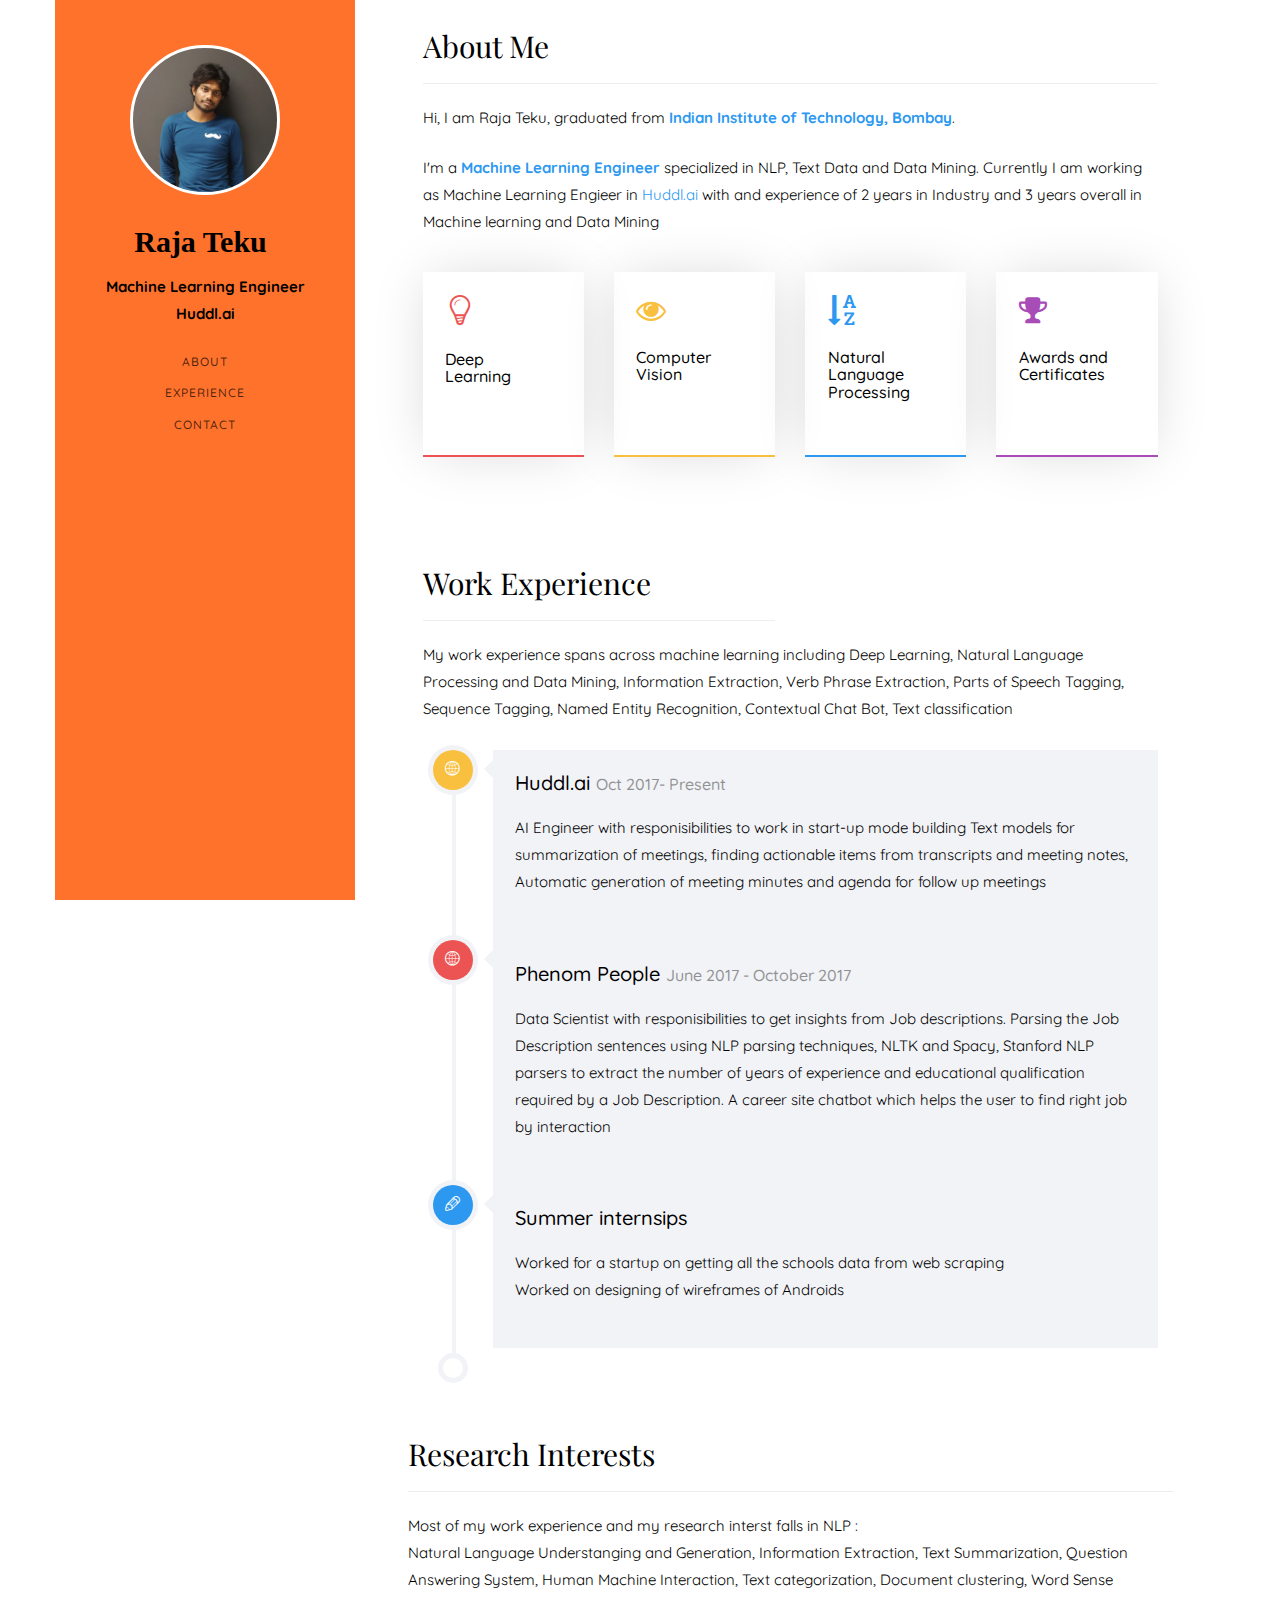
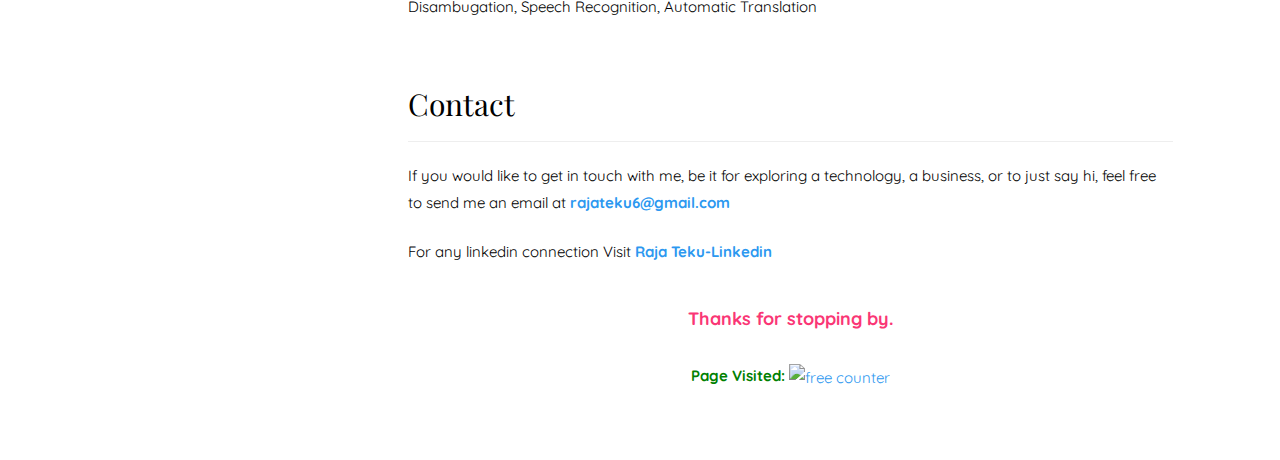
==== index.html @ 5db1de4e "changed order" ====
<!DOCTYPE HTML>
<html>
	<head>
	<!-- Global site tag (gtag.js) - Google Analytics -->
	<script async src="https://www.googletagmanager.com/gtag/js?id=UA-141287399-1"></script>
	<script>
	  window.dataLayer = window.dataLayer || [];
	  function gtag(){dataLayer.push(arguments);}
	  gtag('js', new Date());

	  gtag('config', 'UA-141287399-1');
	</script>

	<meta charset="utf-8">
	<meta http-equiv="X-UA-Compatible" content="IE=edge">
	<title>Raja Teku</title>
	<meta name="viewport" content="width=device-width, initial-scale=1">
	<meta name="description" content="Portfolio webpage of Raja Teku" />
	<meta name="keywords" content="portfolio,website,personal website,github,projects,computer science and engineering" />
	<meta name="author" content="Raja Teku" />
   
    <!--quora icon--> 
    <meta name="viewport" content="width=device-width, initial-scale=1">
    <link rel="stylesheet" href="https://cdnjs.cloudflare.com/ajax/libs/font-awesome/4.7.0/css/font-awesome.min.css">

	<!-- Place favicon.ico and apple-touch-icon.png in the root directory -->
    <link rel="icon" type="image/png" href="logo.png">

	<link href="https://fonts.googleapis.com/css?family=Quicksand:300,400,500,700" rel="stylesheet">
	<link href="https://fonts.googleapis.com/css?family=Playfair+Display:400,400i,700" rel="stylesheet">
	
	<!-- Animate.css -->
	<link rel="stylesheet" href="css/animate.css">
	<!-- Icomoon Icon Fonts-->
	<link rel="stylesheet" href="css/icomoon.css">
	<!-- Bootstrap  -->
	<link rel="stylesheet" href="css/bootstrap.css">
	<!-- Flexslider  -->
	<link rel="stylesheet" href="css/flexslider.css">
	<!-- Flaticons  -->
	<link rel="stylesheet" href="fonts/flaticon/font/flaticon.css">
	<!-- Owl Carousel -->
	<link rel="stylesheet" href="css/owl.carousel.min.css">
	<link rel="stylesheet" href="css/owl.theme.default.min.css">
	<!-- Theme style  -->
	<link rel="stylesheet" href="css/style.css">
	<!-- Modernizr JS -->
	<script src="js/modernizr-2.6.2.min.js"></script>
        
	</head>
    
	<body>
	<div id="colorlib-page">
		<div class="container-wrap">
		  <a href="#" class="js-colorlib-nav-toggle colorlib-nav-toggle" data-toggle="collapse" data-target="#navbar" aria-expanded="false" aria-controls="navbar"><i></i></a> 
		  <aside id="colorlib-aside" role="complementary" class="border js-fullheight">
			<div class="text-center">
				<div class="author-img" style="background-image: url(profile.jpeg);"></div>
				<h1 id="colorlib-logo"><a href="https://rajateku.github.io">Raja Teku</a></h1>
				<p><strong>Machine Learning Engineer<br> Huddl.ai </strong></p>
			</div>
			<nav id="colorlib-main-menu" role="navigation" class="navbar">
				<div id="navbar" class="collapse">
					<ul>
						<li><a href="#" data-nav-section="about">About</a></li>
						<!--<li><a href="#" data-nav-section="skills">Skills</a></li>-->
						<li><a href="#" data-nav-section="experience">Experience</a></li>
						<li><a href="#" data-nav-section="contact">Contact</a></li><br>
					</ul>
				</div>
            </nav>
		</aside>
            

            <!----- main page--------->
    <div id="colorlib-main">
        <section class="colorlib-about" data-section="about">
            <div class="colorlib-narrow-content">
				<div class="row">
				    <div class="col-md-12">
				        <div class="row row-bottom-padded-sm animate-box" data-animate-effect="fadeInLeft">
				            <div class="col-md-12">
								<div class="about-desc">
								    <h2>About Me</h2>
                                    <hr>
                                    <p> Hi, I am Raja Teku, graduated from <strong><a href="https://www.nitw.ac.in/">Indian Institute of Technology, Bombay</a></strong>.</p>
									<p>I'm a <a href="https://github.com/rajateku"><strong>Machine Learning Engineer</strong></a> specialized in NLP, Text Data and Data Mining. Currently I am working as Machine Learning Engieer in <a href="https://www.huddl.ai/"> Huddl.ai  </a> with and experience of 2 years in Industry and 3 years overall in Machine learning and Data Mining</p>
								</div>
				        </div>
                    </div>
				    <div class="row">

				        <div class="col-md-3 animate-box fields" data-animate-effect="fadeInRight">
				            <a href="deeplearning/dl.html " target="_blank">
                                <div class="services color-2 ">
								    <span class="icon2"><i class="icon-bulb"></i></span>
								    <h3>Deep <br> Learning</h3>
								</div>
				            </a>
                        </div>
				        <div class="col-md-3 animate-box fields" data-animate-effect="fadeInRight">
				            <a href="cv/cv.html" target="_blank">
                                <div class="services color-3 ">
								    <span class="icon2"><i class="fa fa-eye"></i></span>
								    <h3>Computer Vision</h3>
								</div>
				            </a>
                        </div>
						<div class="col-md-3 animate-box fields" data-animate-effect="fadeInRight">
				            <a href="nlp/nlp.html" target="_blank">
                                <div class="services color-1 ">
				                    <span class="icon2"><i class="fa fa-sort-alpha-asc"></i></span>
				                    <h3>Natural Language Processing</h3>
				                </div>
				            </a>
                        </div>
                        <div class="col-md-3 animate-box fields" data-animate-effect="fadeInRight">
				            <a href="ml/ml.html" target="_blank">
                                <div class="services color-4 ">
				                    <span class="icon2"><i class="fa fa-trophy"></i></span>
				                    <h3>Awards and Certificates</h3>
								</div>
				            </a>
                        </div>
				    </div>
                </div>
            </div>
        </div>
    </section>

    <section class="colorlib-experience" data-section="experience">
        <div class="colorlib-narrow-content">
            <div class="row">
				<div class="col-md-6 col-md-offset-3 col-md-pull-3 animate-box" data-animate-effect="fadeInLeft">
				    <h2>Work Experience</h2>
                    <hr>
				</div>
            </div>


			<p>My work experience spans across machine learning including Deep Learning, Natural Language Processing and Data Mining,
				Information Extraction, Verb Phrase Extraction, Parts of Speech Tagging, Sequence Tagging, Named Entity Recognition, Contextual Chat Bot, Text classification </p>

            <div class="row">
				<div class="col-md-12">
				    <div class="timeline-centered">
					   <article class="timeline-entry animate-box" data-animate-effect="fadeInRight">
					       <div class="timeline-entry-inner">
                               <div class="timeline-icon color-3">
					               <i class="icon-world"></i>
					           </div>
                               <div class="timeline-label">
					               <h2><a href="#">Huddl.ai</a> <span>Oct 2017- Present</span></h2>
					               <p>AI Engineer with responisibilities to work in start-up mode building Text models for summarization of meetings, finding actionable items from transcripts and meeting notes, Automatic generation of meeting minutes and agenda for follow up meetings</p>
					           </div>
					       </div>
                           <div class="timeline-entry-inner">
                               <div class="timeline-icon color-2">
					               <i class="icon-world"></i>
					           </div>
                               <div class="timeline-label">
					               <h2><a href="#">Phenom People</a> <span>June 2017 - October 2017</span></h2>
                                   <p>Data Scientist with responisibilities to get insights from Job descriptions. Parsing the Job Description sentences using NLP parsing techniques, NLTK and Spacy, Stanford NLP parsers to extract the number of years of experience and educational qualification required by a Job Description. A career site chatbot which helps the user to find right job by interaction</p>
					           </div>
					       </div>
                            <div class="timeline-entry-inner">
                                <div class="timeline-icon color-1">
					               <i class="icon-pen2"></i>
					           </div>
                                <div class="timeline-label">
					               <h2><a href="#">Summer internsips</a> </h2>
					               <p>Worked for a startup on getting all the schools data from web scraping<br>Worked on designing of wireframes of Androids</p>
					           </div>
					       </div>
					   </article>
                        <article class="timeline-entry begin animate-box" data-animate-effect="fadeInBottom">
					       <div class="timeline-entry-inner">
					           <div class="timeline-icon color-none">
					           </div>
					           </div>
					   </article> 
				    </div>
				</div>
            </div>
        </div>
    </section>

<section class="colorlib-contact" data-section="contact">
        <div class="colorlib-narrow-content">
            <div class="row">
                <div class="col-md-12">
				    <div class="row row-bottom-padded-sm animate-box" data-animate-effect="fadeInLeft">
				        <h2>Research Interests</h2>
                        <hr>
                        <p>Most of my work experience and my research interst falls in NLP : <br> Natural Language Understanging and Generation, Information Extraction, Text Summarization, Question Answering System, Human Machine Interaction, Text categorization, Document clustering, Word Sense Disambugation, Speech Recognition, Automatic Translation</p>
				    </div>
				</div>
            </div>
        </div>
    </section>

    <section class="colorlib-contact" data-section="contact">
        <div class="colorlib-narrow-content">
            <div class="row">
                <div class="col-md-12">
				    <div class="row row-bottom-padded-sm animate-box" data-animate-effect="fadeInLeft">
				        <h2>Contact</h2>
                        <hr>
                        <p>If you would like to get in touch with me, be it for exploring a technology, a business, or to just say hi, feel free to send me an email at <strong><a href = "mailto: rajateku6@gmail.com">rajateku6@gmail.com</a></strong></p>
                        <p>For any linkedin connection Visit <a href="https://www.linkedin.com/in/raja-teku-65001b10b/"><strong>Raja Teku-Linkedin</strong></a> </p>
				    </div>
				</div>
            </div>
        </div>
    </section>
    <footer>
        <div class="wrapper">
            <div class="row row-bottom-padded-sm animate-box" data-animate-effect="fadeInLeft">
                <p><strong>Thanks for stopping by.</strong></p>
                    <div align=center><a href='https://www.counter12.com'><strong style="color: green">Page Visited: </strong><img src='https://www.counter12.com/img-Cc9BW6dwdZ11CCyB-3.gif' border='0' alt='free counter'></a><script type='text/javascript' src='https://www.counter12.com/ad.js?id=Cc9BW6dwdZ11CCyB'></script></div>
                <br><br>
            </div>
        </div>
    </footer>

</div><!-- end:colorlib-main -->
</div><!-- end:container-wrap -->
</div><!-- end:colorlib-page -->
     
	<!-- jQuery -->
	<script src="js/jquery.min.js"></script>
	<!-- jQuery Easing -->
	<script src="js/jquery.easing.1.3.js"></script>
	<!-- Bootstrap -->
	<script src="js/bootstrap.min.js"></script>
	<!-- Waypoints -->
	<script src="js/jquery.waypoints.min.js"></script>
	<!-- Flexslider -->
	<script src="js/jquery.flexslider-min.js"></script>
	<!-- Owl carousel -->
	<script src="js/owl.carousel.min.js"></script>
	<!-- Counters -->
	<script src="js/jquery.countTo.js"></script>
	
	
	<!-- MAIN JS -->
	<script src="js/main.js"></script>

	</body>
</html>
---- css/icomoon.css ----
@font-face {
  font-family: 'icomoon';
  src:  url('fonts/icomoon.eot?6py85u');
  src:  url('fonts/icomoon.eot?6py85u#iefix') format('embedded-opentype'),
    url('fonts/icomoon.ttf?6py85u') format('truetype'),
    url('fonts/icomoon.woff?6py85u') format('woff'),
    url('fonts/icomoon.svg?6py85u#icomoon') format('svg');
  font-weight: normal;
  font-style: normal;
}

[class^="icon-"], [class*=" icon-"] {
  /* use !important to prevent issues with browser extensions that change fonts */
  font-family: 'icomoon' !important;
  speak: none;
  font-style: normal;
  font-weight: normal;
  font-variant: normal;
  text-transform: none;
  line-height: 1;

  /* Better Font Rendering =========== */
  -webkit-font-smoothing: antialiased;
  -moz-osx-font-smoothing: grayscale;
}

.icon-times:before {
  content: "\e930";
}
.icon-tick:before {
  content: "\e931";
}
.icon-plus:before {
  content: "\e932";
}
.icon-minus:before {
  content: "\e933";
}
.icon-equals:before {
  content: "\e934";
}
.icon-divide:before {
  content: "\e935";
}
.icon-chevron-right:before {
  content: "\e936";
}
.icon-chevron-left:before {
  content: "\e937";
}
.icon-arrow-right-thick:before {
  content: "\e938";
}
.icon-arrow-left-thick:before {
  content: "\e939";
}
.icon-th-small:before {
  content: "\e93a";
}
.icon-th-menu:before {
  content: "\e93b";
}
.icon-th-list:before {
  content: "\e93c";
}
.icon-th-large:before {
  content: "\e93d";
}
.icon-home:before {
  content: "\e93e";
}
.icon-arrow-forward:before {
  content: "\e93f";
}
.icon-arrow-back:before {
  content: "\e940";
}
.icon-rss:before {
  content: "\e941";
}
.icon-location:before {
  content: "\e942";
}
.icon-link:before {
  content: "\e943";
}
.icon-image:before {
  content: "\e944";
}
.icon-arrow-up-thick:before {
  content: "\e945";
}
.icon-arrow-down-thick:before {
  content: "\e946";
}
.icon-starburst:before {
  content: "\e947";
}
.icon-starburst-outline:before {
  content: "\e948";
}
.icon-star3:before {
  content: "\e949";
}
.icon-flow-children:before {
  content: "\e94a";
}
.icon-export:before {
  content: "\e94b";
}
.icon-delete2:before {
  content: "\e94c";
}
.icon-delete-outline:before {
  content: "\e94d";
}
.icon-cloud-storage:before {
  content: "\e94e";
}
.icon-wi-fi:before {
  content: "\e94f";
}
.icon-heart:before {
  content: "\e950";
}
.icon-flash:before {
  content: "\e951";
}
.icon-cancel:before {
  content: "\e952";
}
.icon-backspace:before {
  content: "\e953";
}
.icon-attachment:before {
  content: "\e954";
}
.icon-arrow-move:before {
  content: "\e955";
}
.icon-warning:before {
  content: "\e956";
}
.icon-user:before {
  content: "\e957";
}
.icon-radar:before {
  content: "\e958";
}
.icon-lock-open:before {
  content: "\e959";
}
.icon-lock-closed:before {
  content: "\e95a";
}
.icon-location-arrow:before {
  content: "\e95b";
}
.icon-info:before {
  content: "\e95c";
}
.icon-user-delete:before {
  content: "\e95d";
}
.icon-user-add:before {
  content: "\e95e";
}
.icon-media-pause:before {
  content: "\e95f";
}
.icon-group:before {
  content: "\e960";
}
.icon-chart-pie:before {
  content: "\e961";
}
.icon-chart-line:before {
  content: "\e962";
}
.icon-chart-bar:before {
  content: "\e963";
}
.icon-chart-area:before {
  content: "\e964";
}
.icon-video:before {
  content: "\e965";
}
.icon-point-of-interest:before {
  content: "\e966";
}
.icon-infinity:before {
  content: "\e967";
}
.icon-globe:before {
  content: "\e968";
}
.icon-eye:before {
  content: "\e969";
}
.icon-cog:before {
  content: "\e96a";
}
.icon-camera:before {
  content: "\e96b";
}
.icon-upload:before {
  content: "\e96c";
}
.icon-scissors:before {
  content: "\e96d";
}
.icon-refresh:before {
  content: "\e96e";
}
.icon-pin:before {
  content: "\e96f";
}
.icon-key:before {
  content: "\e970";
}
.icon-info-large:before {
  content: "\e971";
}
.icon-eject:before {
  content: "\e972";
}
.icon-download:before {
  content: "\e973";
}
.icon-zoom:before {
  content: "\e974";
}
.icon-zoom-out:before {
  content: "\e975";
}
.icon-zoom-in:before {
  content: "\e976";
}
.icon-sort-numerically:before {
  content: "\e977";
}
.icon-sort-alphabetically:before {
  content: "\e978";
}
.icon-input-checked:before {
  content: "\e979";
}
.icon-calender:before {
  content: "\e97a";
}
.icon-world2:before {
  content: "\e97b";
}
.icon-notes:before {
  content: "\e97c";
}
.icon-code:before {
  content: "\e97d";
}
.icon-arrow-sync:before {
  content: "\e97e";
}
.icon-arrow-shuffle:before {
  content: "\e97f";
}
.icon-arrow-repeat:before {
  content: "\e980";
}
.icon-arrow-minimise:before {
  content: "\e981";
}
.icon-arrow-maximise:before {
  content: "\e982";
}
.icon-arrow-loop:before {
  content: "\e983";
}
.icon-anchor:before {
  content: "\e984";
}
.icon-spanner:before {
  content: "\e985";
}
.icon-puzzle:before {
  content: "\e986";
}
.icon-power:before {
  content: "\e987";
}
.icon-plane:before {
  content: "\e988";
}
.icon-pi:before {
  content: "\e989";
}
.icon-phone:before {
  content: "\e98a";
}
.icon-microphone2:before {
  content: "\e98b";
}
.icon-media-rewind:before {
  content: "\e98c";
}
.icon-flag:before {
  content: "\e98d";
}
.icon-adjust-brightness:before {
  content: "\e98e";
}
.icon-waves:before {
  content: "\e98f";
}
.icon-social-twitter:before {
  content: "\e990";
}
.icon-social-facebook:before {
  content: "\e991";
}
.icon-social-dribbble:before {
  content: "\e992";
}
.icon-media-stop:before {
  content: "\e993";
}
.icon-media-record:before {
  content: "\e994";
}
.icon-media-play:before {
  content: "\e995";
}
.icon-media-fast-forward:before {
  content: "\e996";
}
.icon-media-eject:before {
  content: "\e997";
}
.icon-social-vimeo:before {
  content: "\e998";
}
.icon-social-tumbler:before {
  content: "\e999";
}
.icon-social-skype:before {
  content: "\e99a";
}
.icon-social-pinterest:before {
  content: "\e99b";
}
.icon-social-linkedin:before {
  content: "\e99c";
}
.icon-social-last-fm:before {
  content: "\e99d";
}
.icon-social-github:before {
  content: "\e99e";
}
.icon-social-flickr:before {
  content: "\e99f";
}
.icon-at:before {
  content: "\e9a0";
}
.icon-times-outline:before {
  content: "\e9a1";
}
.icon-plus-outline:before {
  content: "\e9a2";
}
.icon-minus-outline:before {
  content: "\e9a3";
}
.icon-tick-outline:before {
  content: "\e9a4";
}
.icon-th-large-outline:before {
  content: "\e9a5";
}
.icon-equals-outline:before {
  content: "\e9a6";
}
.icon-divide-outline:before {
  content: "\e9a7";
}
.icon-chevron-right-outline:before {
  content: "\e9a8";
}
.icon-chevron-left-outline:before {
  content: "\e9a9";
}
.icon-arrow-right-outline:before {
  content: "\e9aa";
}
.icon-arrow-left-outline:before {
  content: "\e9ab";
}
.icon-th-small-outline:before {
  content: "\e9ac";
}
.icon-th-menu-outline:before {
  content: "\e9ad";
}
.icon-th-list-outline:before {
  content: "\e9ae";
}
.icon-news2:before {
  content: "\e9b1";
}
.icon-home-outline:before {
  content: "\e9b2";
}
.icon-arrow-up-outline:before {
  content: "\e9b3";
}
.icon-arrow-forward-outline:before {
  content: "\e9b4";
}
.icon-arrow-down-outline:before {
  content: "\e9b5";
}
.icon-arrow-back-outline:before {
  content: "\e9b6";
}
.icon-trash3:before {
  content: "\e9b7";
}
.icon-rss-outline:before {
  content: "\e9b8";
}
.icon-message:before {
  content: "\e9b9";
}
.icon-location-outline:before {
  content: "\e9ba";
}
.icon-link-outline:before {
  content: "\e9bb";
}
.icon-image-outline:before {
  content: "\e9bc";
}
.icon-export-outline:before {
  content: "\e9bd";
}
.icon-cross:before {
  content: "\e9be";
}
.icon-wi-fi-outline:before {
  content: "\e9bf";
}
.icon-star-outline:before {
  content: "\e9c0";
}
.icon-media-pause-outline:before {
  content: "\e9c1";
}
.icon-mail:before {
  content: "\e9c2";
}
.icon-heart-outline:before {
  content: "\e9c3";
}
.icon-flash-outline:before {
  content: "\e9c4";
}
.icon-cancel-outline:before {
  content: "\e9c5";
}
.icon-beaker:before {
  content: "\e9c6";
}
.icon-arrow-move-outline:before {
  content: "\e9c7";
}
.icon-watch2:before {
  content: "\e9c8";
}
.icon-warning-outline:before {
  content: "\e9c9";
}
.icon-time:before {
  content: "\e9ca";
}
.icon-radar-outline:before {
  content: "\e9cb";
}
.icon-lock-open-outline:before {
  content: "\e9cc";
}
.icon-location-arrow-outline:before {
  content: "\e9cd";
}
.icon-info-outline:before {
  content: "\e9ce";
}
.icon-backspace-outline:before {
  content: "\e9cf";
}
.icon-attachment-outline:before {
  content: "\e9d0";
}
.icon-user-outline:before {
  content: "\e9d1";
}
.icon-user-delete-outline:before {
  content: "\e9d2";
}
.icon-user-add-outline:before {
  content: "\e9d3";
}
.icon-lock-closed-outline:before {
  content: "\e9d4";
}
.icon-group-outline:before {
  content: "\e9d5";
}
.icon-chart-pie-outline:before {
  content: "\e9d6";
}
.icon-chart-line-outline:before {
  content: "\e9d7";
}
.icon-chart-bar-outline:before {
  content: "\e9d8";
}
.icon-chart-area-outline:before {
  content: "\e9d9";
}
.icon-video-outline:before {
  content: "\e9da";
}
.icon-point-of-interest-outline:before {
  content: "\e9db";
}
.icon-map:before {
  content: "\e9dc";
}
.icon-key-outline:before {
  content: "\e9dd";
}
.icon-infinity-outline:before {
  content: "\e9de";
}
.icon-globe-outline:before {
  content: "\e9df";
}
.icon-eye-outline:before {
  content: "\e9e0";
}
.icon-cog-outline:before {
  content: "\e9e1";
}
.icon-camera-outline:before {
  content: "\e9e2";
}
.icon-upload-outline:before {
  content: "\e9e3";
}
.icon-support:before {
  content: "\e9e4";
}
.icon-scissors-outline:before {
  content: "\e9e5";
}
.icon-refresh-outline:before {
  content: "\e9e6";
}
.icon-info-large-outline:before {
  content: "\e9e7";
}
.icon-eject-outline:before {
  content: "\e9e8";
}
.icon-download-outline:before {
  content: "\e9e9";
}
.icon-battery-mid:before {
  content: "\e9ea";
}
.icon-battery-low:before {
  content: "\e9eb";
}
.icon-battery-high:before {
  content: "\e9ec";
}
.icon-zoom-outline:before {
  content: "\e9ed";
}
.icon-zoom-out-outline:before {
  content: "\e9ee";
}
.icon-zoom-in-outline:before {
  content: "\e9ef";
}
.icon-tag3:before {
  content: "\e9f0";
}
.icon-tabs-outline:before {
  content: "\e9f1";
}
.icon-pin-outline:before {
  content: "\e9f2";
}
.icon-message-typing:before {
  content: "\e9f3";
}
.icon-directions:before {
  content: "\e9f4";
}
.icon-battery-full:before {
  content: "\e9f5";
}
.icon-battery-charge:before {
  content: "\e9f6";
}
.icon-pipette:before {
  content: "\e9f7";
}
.icon-pencil:before {
  content: "\e9f8";
}
.icon-folder:before {
  content: "\e9f9";
}
.icon-folder-delete:before {
  content: "\e9fa";
}
.icon-folder-add:before {
  content: "\e9fb";
}
.icon-edit:before {
  content: "\e9fc";
}
.icon-document:before {
  content: "\e9fd";
}
.icon-document-delete:before {
  content: "\e9fe";
}
.icon-document-add:before {
  content: "\e9ff";
}
.icon-brush:before {
  content: "\ea00";
}
.icon-thumbs-up:before {
  content: "\ea01";
}
.icon-thumbs-down:before {
  content: "\ea02";
}
.icon-pen:before {
  content: "\ea03";
}
.icon-sort-numerically-outline:before {
  content: "\ea04";
}
.icon-sort-alphabetically-outline:before {
  content: "\ea05";
}
.icon-social-last-fm-circular:before {
  content: "\ea06";
}
.icon-social-github-circular:before {
  content: "\ea07";
}
.icon-compass:before {
  content: "\ea08";
}
.icon-bookmark:before {
  content: "\ea09";
}
.icon-input-checked-outline:before {
  content: "\ea0a";
}
.icon-code-outline:before {
  content: "\ea0b";
}
.icon-calender-outline:before {
  content: "\ea0c";
}
.icon-business-card:before {
  content: "\ea0d";
}
.icon-arrow-up:before {
  content: "\ea0e";
}
.icon-arrow-sync-outline:before {
  content: "\ea0f";
}
.icon-arrow-right:before {
  content: "\ea10";
}
.icon-arrow-repeat-outline:before {
  content: "\ea11";
}
.icon-arrow-loop-outline:before {
  content: "\ea12";
}
.icon-arrow-left:before {
  content: "\ea13";
}
.icon-flow-switch:before {
  content: "\ea14";
}
.icon-flow-parallel:before {
  content: "\ea15";
}
.icon-flow-merge:before {
  content: "\ea16";
}
.icon-document-text:before {
  content: "\ea17";
}
.icon-clipboard:before {
  content: "\ea18";
}
.icon-calculator:before {
  content: "\ea19";
}
.icon-arrow-minimise-outline:before {
  content: "\ea1a";
}
.icon-arrow-maximise-outline:before {
  content: "\ea1b";
}
.icon-arrow-down:before {
  content: "\ea1c";
}
.icon-gift:before {
  content: "\ea1d";
}
.icon-film:before {
  content: "\ea1e";
}
.icon-database:before {
  content: "\ea1f";
}
.icon-bell:before {
  content: "\ea20";
}
.icon-anchor-outline:before {
  content: "\ea21";
}
.icon-adjust-contrast:before {
  content: "\ea22";
}
.icon-world-outline:before {
  content: "\ea23";
}
.icon-shopping-bag:before {
  content: "\ea24";
}
.icon-power-outline:before {
  content: "\ea25";
}
.icon-notes-outline:before {
  content: "\ea26";
}
.icon-device-tablet:before {
  content: "\ea27";
}
.icon-device-phone:before {
  content: "\ea28";
}
.icon-device-laptop:before {
  content: "\ea29";
}
.icon-device-desktop:before {
  content: "\ea2a";
}
.icon-briefcase:before {
  content: "\ea2b";
}
.icon-stopwatch:before {
  content: "\ea2c";
}
.icon-spanner-outline:before {
  content: "\ea2d";
}
.icon-puzzle-outline:before {
  content: "\ea2e";
}
.icon-printer:before {
  content: "\ea2f";
}
.icon-pi-outline:before {
  content: "\ea30";
}
.icon-lightbulb:before {
  content: "\ea31";
}
.icon-flag-outline:before {
  content: "\ea32";
}
.icon-contacts:before {
  content: "\ea33";
}
.icon-archive2:before {
  content: "\ea34";
}
.icon-weather-stormy:before {
  content: "\ea35";
}
.icon-weather-shower:before {
  content: "\ea36";
}
.icon-weather-partly-sunny:before {
  content: "\ea37";
}
.icon-weather-downpour:before {
  content: "\ea38";
}
.icon-weather-cloudy:before {
  content: "\ea39";
}
.icon-plane-outline:before {
  content: "\ea3a";
}
.icon-phone-outline:before {
  content: "\ea3b";
}
.icon-microphone-outline:before {
  content: "\ea3c";
}
.icon-weather-windy:before {
  content: "\ea3d";
}
.icon-weather-windy-cloudy:before {
  content: "\ea3e";
}
.icon-weather-sunny:before {
  content: "\ea3f";
}
.icon-weather-snow:before {
  content: "\ea40";
}
.icon-weather-night:before {
  content: "\ea41";
}
.icon-media-stop-outline:before {
  content: "\ea42";
}
.icon-media-rewind-outline:before {
  content: "\ea43";
}
.icon-media-record-outline:before {
  content: "\ea44";
}
.icon-media-play-outline:before {
  content: "\ea45";
}
.icon-media-fast-forward-outline:before {
  content: "\ea46";
}
.icon-media-eject-outline:before {
  content: "\ea47";
}
.icon-wine:before {
  content: "\ea48";
}
.icon-waves-outline:before {
  content: "\ea49";
}
.icon-ticket:before {
  content: "\ea4a";
}
.icon-tags:before {
  content: "\ea4b";
}
.icon-plug:before {
  content: "\ea4c";
}
.icon-headphones:before {
  content: "\ea4d";
}
.icon-credit-card:before {
  content: "\ea4e";
}
.icon-coffee:before {
  content: "\ea4f";
}
.icon-book:before {
  content: "\ea50";
}
.icon-beer:before {
  content: "\ea51";
}
.icon-volume2:before {
  content: "\ea52";
}
.icon-volume-up:before {
  content: "\ea53";
}
.icon-volume-mute:before {
  content: "\ea54";
}
.icon-volume-down:before {
  content: "\ea55";
}
.icon-social-vimeo-circular:before {
  content: "\ea56";
}
.icon-social-twitter-circular:before {
  content: "\ea57";
}
.icon-social-pinterest-circular:before {
  content: "\ea58";
}
.icon-social-linkedin-circular:before {
  content: "\ea59";
}
.icon-social-facebook-circular:before {
  content: "\ea5a";
}
.icon-social-dribbble-circular:before {
  content: "\ea5b";
}
.icon-tree:before {
  content: "\ea5c";
}
.icon-thermometer2:before {
  content: "\ea5d";
}
.icon-social-tumbler-circular:before {
  content: "\ea5e";
}
.icon-social-skype-outline:before {
  content: "\ea5f";
}
.icon-social-flickr-circular:before {
  content: "\ea60";
}
.icon-social-at-circular:before {
  content: "\ea61";
}
.icon-shopping-cart:before {
  content: "\ea62";
}
.icon-messages:before {
  content: "\ea63";
}
.icon-leaf:before {
  content: "\ea64";
}
.icon-feather:before {
  content: "\ea65";
}
.icon-eye2:before {
  content: "\e064";
}
.icon-paper-clip:before {
  content: "\e065";
}
.icon-mail5:before {
  content: "\e066";
}
.icon-toggle:before {
  content: "\e067";
}
.icon-layout:before {
  content: "\e068";
}
.icon-link2:before {
  content: "\e069";
}
.icon-bell2:before {
  content: "\e06a";
}
.icon-lock3:before {
  content: "\e06b";
}
.icon-unlock:before {
  content: "\e06c";
}
.icon-ribbon2:before {
  content: "\e06d";
}
.icon-image2:before {
  content: "\e06e";
}
.icon-signal:before {
  content: "\e06f";
}
.icon-target3:before {
  content: "\e070";
}
.icon-clipboard3:before {
  content: "\e071";
}
.icon-clock3:before {
  content: "\e072";
}
.icon-watch:before {
  content: "\e073";
}
.icon-air-play:before {
  content: "\e074";
}
.icon-camera3:before {
  content: "\e075";
}
.icon-video2:before {
  content: "\e076";
}
.icon-disc:before {
  content: "\e077";
}
.icon-printer3:before {
  content: "\e078";
}
.icon-monitor:before {
  content: "\e079";
}
.icon-server:before {
  content: "\e07a";
}
.icon-cog2:before {
  content: "\e07b";
}
.icon-heart3:before {
  content: "\e07c";
}
.icon-paragraph:before {
  content: "\e07d";
}
.icon-align-justify:before {
  content: "\e07e";
}
.icon-align-left:before {
  content: "\e07f";
}
.icon-align-center:before {
  content: "\e080";
}
.icon-align-right:before {
  content: "\e081";
}
.icon-book2:before {
  content: "\e082";
}
.icon-layers2:before {
  content: "\e083";
}
.icon-stack2:before {
  content: "\e084";
}
.icon-stack-2:before {
  content: "\e085";
}
.icon-paper:before {
  content: "\e086";
}
.icon-paper-stack:before {
  content: "\e087";
}
.icon-search3:before {
  content: "\e088";
}
.icon-zoom-in2:before {
  content: "\e089";
}
.icon-zoom-out2:before {
  content: "\e08a";
}
.icon-reply2:before {
  content: "\e08b";
}
.icon-circle-plus:before {
  content: "\e08c";
}
.icon-circle-minus:before {
  content: "\e08d";
}
.icon-circle-check:before {
  content: "\e08e";
}
.icon-circle-cross:before {
  content: "\e08f";
}
.icon-square-plus:before {
  content: "\e090";
}
.icon-square-minus:before {
  content: "\e091";
}
.icon-square-check:before {
  content: "\e092";
}
.icon-square-cross:before {
  content: "\e093";
}
.icon-microphone:before {
  content: "\e094";
}
.icon-record:before {
  content: "\e095";
}
.icon-skip-back:before {
  content: "\e096";
}
.icon-rewind:before {
  content: "\e097";
}
.icon-play4:before {
  content: "\e098";
}
.icon-pause3:before {
  content: "\e099";
}
.icon-stop3:before {
  content: "\e09a";
}
.icon-fast-forward:before {
  content: "\e09b";
}
.icon-skip-forward:before {
  content: "\e09c";
}
.icon-shuffle2:before {
  content: "\e09d";
}
.icon-repeat:before {
  content: "\e09e";
}
.icon-folder2:before {
  content: "\e09f";
}
.icon-umbrella:before {
  content: "\e0a0";
}
.icon-moon:before {
  content: "\e0a1";
}
.icon-thermometer:before {
  content: "\e0a2";
}
.icon-drop:before {
  content: "\e0a3";
}
.icon-sun2:before {
  content: "\e0a4";
}
.icon-cloud3:before {
  content: "\e0a5";
}
.icon-cloud-upload2:before {
  content: "\e0a6";
}
.icon-cloud-download2:before {
  content: "\e0a7";
}
.icon-upload4:before {
  content: "\e0a8";
}
.icon-download4:before {
  content: "\e0a9";
}
.icon-location3:before {
  content: "\e0aa";
}
.icon-location-2:before {
  content: "\e0ab";
}
.icon-map3:before {
  content: "\e0ac";
}
.icon-battery:before {
  content: "\e0ad";
}
.icon-head:before {
  content: "\e0ae";
}
.icon-briefcase3:before {
  content: "\e0af";
}
.icon-speech-bubble:before {
  content: "\e0b0";
}
.icon-anchor2:before {
  content: "\e0b1";
}
.icon-globe2:before {
  content: "\e0b2";
}
.icon-box:before {
  content: "\e0b3";
}
.icon-reload:before {
  content: "\e0b4";
}
.icon-share3:before {
  content: "\e0b5";
}
.icon-marquee:before {
  content: "\e0b6";
}
.icon-marquee-plus:before {
  content: "\e0b7";
}
.icon-marquee-minus:before {
  content: "\e0b8";
}
.icon-tag:before {
  content: "\e0b9";
}
.icon-power2:before {
  content: "\e0ba";
}
.icon-command2:before {
  content: "\e0bb";
}
.icon-alt:before {
  content: "\e0bc";
}
.icon-esc:before {
  content: "\e0bd";
}
.icon-bar-graph:before {
  content: "\e0be";
}
.icon-bar-graph-2:before {
  content: "\e0bf";
}
.icon-pie-graph:before {
  content: "\e0c0";
}
.icon-star:before {
  content: "\e0c1";
}
.icon-arrow-left3:before {
  content: "\e0c2";
}
.icon-arrow-right3:before {
  content: "\e0c3";
}
.icon-arrow-up3:before {
  content: "\e0c4";
}
.icon-arrow-down3:before {
  content: "\e0c5";
}
.icon-volume:before {
  content: "\e0c6";
}
.icon-mute:before {
  content: "\e0c7";
}
.icon-content-right:before {
  content: "\e100";
}
.icon-content-left:before {
  content: "\e101";
}
.icon-grid2:before {
  content: "\e102";
}
.icon-grid-2:before {
  content: "\e103";
}
.icon-columns:before {
  content: "\e104";
}
.icon-loader:before {
  content: "\e105";
}
.icon-bag:before {
  content: "\e106";
}
.icon-ban:before {
  content: "\e107";
}
.icon-flag3:before {
  content: "\e108";
}
.icon-trash:before {
  content: "\e109";
}
.icon-expand2:before {
  content: "\e110";
}
.icon-contract:before {
  content: "\e111";
}
.icon-maximize:before {
  content: "\e112";
}
.icon-minimize:before {
  content: "\e113";
}
.icon-plus2:before {
  content: "\e114";
}
.icon-minus2:before {
  content: "\e115";
}
.icon-check:before {
  content: "\e116";
}
.icon-cross2:before {
  content: "\e117";
}
.icon-move:before {
  content: "\e118";
}
.icon-delete:before {
  content: "\e119";
}
.icon-menu5:before {
  content: "\e120";
}
.icon-archive:before {
  content: "\e121";
}
.icon-inbox:before {
  content: "\e122";
}
.icon-outbox:before {
  content: "\e123";
}
.icon-file:before {
  content: "\e124";
}
.icon-file-add:before {
  content: "\e125";
}
.icon-file-subtract:before {
  content: "\e126";
}
.icon-help:before {
  content: "\e127";
}
.icon-open:before {
  content: "\e128";
}
.icon-ellipsis:before {
  content: "\e129";
}
.icon-heart4:before {
  content: "\e900";
}
.icon-cloud4:before {
  content: "\e901";
}
.icon-star2:before {
  content: "\e902";
}
.icon-tv2:before {
  content: "\e903";
}
.icon-sound:before {
  content: "\e904";
}
.icon-video3:before {
  content: "\e905";
}
.icon-trash2:before {
  content: "\e906";
}
.icon-user2:before {
  content: "\e907";
}
.icon-key3:before {
  content: "\e908";
}
.icon-search4:before {
  content: "\e909";
}
.icon-settings:before {
  content: "\e90a";
}
.icon-camera4:before {
  content: "\e90b";
}
.icon-tag2:before {
  content: "\e90c";
}
.icon-lock4:before {
  content: "\e90d";
}
.icon-bulb:before {
  content: "\e90e";
}
.icon-pen2:before {
  content: "\e90f";
}
.icon-diamond:before {
  content: "\e910";
}
.icon-display2:before {
  content: "\e911";
}
.icon-location4:before {
  content: "\e912";
}
.icon-eye3:before {
  content: "\e913";
}
.icon-bubble3:before {
  content: "\e914";
}
.icon-stack3:before {
  content: "\e915";
}
.icon-cup:before {
  content: "\e916";
}
.icon-phone3:before {
  content: "\e917";
}
.icon-news:before {
  content: "\e918";
}
.icon-mail6:before {
  content: "\e919";
}
.icon-like:before {
  content: "\e91a";
}
.icon-photo:before {
  content: "\e91b";
}
.icon-note:before {
  content: "\e91c";
}
.icon-clock4:before {
  content: "\e91d";
}
.icon-paperplane:before {
  content: "\e91e";
}
.icon-params:before {
  content: "\e91f";
}
.icon-banknote:before {
  content: "\e920";
}
.icon-data:before {
  content: "\e921";
}
.icon-music2:before {
  content: "\e922";
}
.icon-megaphone2:before {
  content: "\e923";
}
.icon-study:before {
  content: "\e924";
}
.icon-lab2:before {
  content: "\e925";
}
.icon-food:before {
  content: "\e926";
}
.icon-t-shirt:before {
  content: "\e927";
}
.icon-fire2:before {
  content: "\e928";
}
.icon-clip:before {
  content: "\e929";
}
.icon-shop:before {
  content: "\e92a";
}
.icon-calendar3:before {
  content: "\e92b";
}
.icon-wallet2:before {
  content: "\e92c";
}
.icon-vynil:before {
  content: "\e92d";
}
.icon-truck2:before {
  content: "\e92e";
}
.icon-world:before {
  content: "\e92f";
}
.icon-spinner6:before {
  content: "\e9af";
}
.icon-spinner7:before {
  content: "\e9b0";
}
.icon-amazon:before {
  content: "\eab7";
}
.icon-google:before {
  content: "\eab8";
}
.icon-google2:before {
  content: "\eab9";
}
.icon-google3:before {
  content: "\eaba";
}
.icon-google-plus:before {
  content: "\eabb";
}
.icon-google-plus2:before {
  content: "\eabc";
}
.icon-google-plus3:before {
  content: "\eabd";
}
.icon-hangouts:before {
  content: "\eabe";
}
.icon-google-drive:before {
  content: "\eabf";
}
.icon-facebook2:before {
  content: "\eac0";
}
.icon-facebook22:before {
  content: "\eac1";
}
.icon-instagram:before {
  content: "\eac2";
}
.icon-whatsapp:before {
  content: "\eac3";
}
.icon-spotify:before {
  content: "\eac4";
}
.icon-telegram:before {
  content: "\eac5";
}
.icon-twitter2:before {
  content: "\eac6";
}
.icon-vine:before {
  content: "\eac7";
}
.icon-vk:before {
  content: "\eac8";
}
.icon-renren:before {
  content: "\eac9";
}
.icon-sina-weibo:before {
  content: "\eaca";
}
.icon-rss2:before {
  content: "\eacb";
}
.icon-rss22:before {
  content: "\eacc";
}
.icon-youtube:before {
  content: "\eacd";
}
.icon-youtube2:before {
  content: "\eace";
}
.icon-twitch:before {
  content: "\eacf";
}
.icon-vimeo:before {
  content: "\ead0";
}
.icon-vimeo2:before {
  content: "\ead1";
}
.icon-lanyrd:before {
  content: "\ead2";
}
.icon-flickr:before {
  content: "\ead3";
}
.icon-flickr2:before {
  content: "\ead4";
}
.icon-flickr3:before {
  content: "\ead5";
}
.icon-flickr4:before {
  content: "\ead6";
}
.icon-dribbble2:before {
  content: "\ead7";
}
.icon-behance:before {
  content: "\ead8";
}
.icon-behance2:before {
  content: "\ead9";
}
.icon-deviantart:before {
  content: "\eada";
}
.icon-500px:before {
  content: "\eadb";
}
.icon-steam:before {
  content: "\eadc";
}
.icon-steam2:before {
  content: "\eadd";
}
.icon-dropbox:before {
  content: "\eade";
}
.icon-onedrive:before {
  content: "\eadf";
}
.icon-github:before {
  content: "\eae0";
}
.icon-npm:before {
  content: "\eae1";
}
.icon-basecamp:before {
  content: "\eae2";
}
.icon-trello:before {
  content: "\eae3";
}
.icon-wordpress:before {
  content: "\eae4";
}
.icon-joomla:before {
  content: "\eae5";
}
.icon-ello:before {
  content: "\eae6";
}
.icon-blogger:before {
  content: "\eae7";
}
.icon-blogger2:before {
  content: "\eae8";
}
.icon-tumblr2:before {
  content: "\eae9";
}
.icon-tumblr22:before {
  content: "\eaea";
}
.icon-yahoo:before {
  content: "\eaeb";
}
.icon-yahoo2:before {
  content: "\eaec";
}
.icon-tux:before {
  content: "\eaed";
}
.icon-appleinc:before {
  content: "\eaee";
}
.icon-finder:before {
  content: "\eaef";
}
.icon-android:before {
  content: "\eaf0";
}
.icon-windows:before {
  content: "\eaf1";
}
.icon-windows8:before {
  content: "\eaf2";
}
.icon-soundcloud:before {
  content: "\eaf3";
}
.icon-soundcloud2:before {
  content: "\eaf4";
}
.icon-skype:before {
  content: "\eaf5";
}
.icon-reddit:before {
  content: "\eaf6";
}
.icon-hackernews:before {
  content: "\eaf7";
}
.icon-wikipedia:before {
  content: "\eaf8";
}
.icon-linkedin2:before {
  content: "\eaf9";
}
.icon-linkedin22:before {
  content: "\eafa";
}
.icon-lastfm:before {
  content: "\eafb";
}
.icon-lastfm2:before {
  content: "\eafc";
}
.icon-delicious:before {
  content: "\eafd";
}
.icon-stumbleupon:before {
  content: "\eafe";
}
.icon-stumbleupon2:before {
  content: "\eaff";
}
.icon-stackoverflow:before {
  content: "\eb00";
}
.icon-pinterest:before {
  content: "\eb01";
}
.icon-pinterest2:before {
  content: "\eb02";
}
.icon-xing:before {
  content: "\eb03";
}
.icon-xing2:before {
  content: "\eb04";
}
.icon-flattr:before {
  content: "\eb05";
}
.icon-foursquare:before {
  content: "\eb06";
}
.icon-yelp:before {
  content: "\eb07";
}
.icon-paypal:before {
  content: "\eb08";
}
.icon-chrome:before {
  content: "\eb09";
}
.icon-firefox:before {
  content: "\eb0a";
}
.icon-IE:before {
  content: "\eb0b";
}
.icon-edge:before {
  content: "\eb0c";
}
.icon-safari:before {
  content: "\eb0d";
}
.icon-opera:before {
  content: "\eb0e";
}
.icon-file-pdf:before {
  content: "\eb0f";
}
.icon-file-openoffice:before {
  content: "\eb10";
}
.icon-file-word:before {
  content: "\eb11";
}
.icon-file-excel:before {
  content: "\eb12";
}
.icon-libreoffice:before {
  content: "\eb13";
}
.icon-html-five:before {
  content: "\eb14";
}
.icon-html-five2:before {
  content: "\eb15";
}
.icon-css3:before {
  content: "\eb16";
}
.icon-git:before {
  content: "\eb17";
}
.icon-codepen:before {
  content: "\eb18";
}
.icon-svg:before {
  content: "\eb19";
}
.icon-IcoMoon:before {
  content: "\eb1a";
}
---- fonts/flaticon/font/flaticon.css ----
.flaticons-solid:before {
  font-family: "FlatIcons Solid";
  speak: none;
  font-style: normal;
  font-weight: normal;
  line-height: 1;
  -webkit-font-smoothing: antialiased; }
  
.flaticons-stroke:before {
  font-family: "FlatIcons Stroke";
  speak: none;
  font-style: normal;
  font-weight: normal;
  line-height: 1;
  -webkit-font-smoothing: antialiased; }

[class=^"flaticons-"].A1:before,
[class=^"flaticons-"].paperclip-2:before {
  content: "e000"; }

[class=^"flaticons-"].A2:before {
  content: "e001"; }

[class=^"flaticons-"].A3:before {
  content: "e002"; }

[class=^"flaticons-"].B1:before {
  content: "e003"; }

[class=^"flaticons-"].B2:before {
  content: "e004"; }

[class=^"flaticons-"].B3:before {
  content: "e005"; }

[class=^"flaticons-"].C1:before {
  content: "e006"; }

[class=^"flaticons-"].C2:before {
  content: "e007"; }

[class=^"flaticons-"].C3:before {
  content: "e008"; }
---- css/style.css ----
@font-face {
  font-family: 'icomoon';
  src: url("../fonts/icomoon/icomoon.eot?srf3rx");
  src: url("../fonts/icomoon/icomoon.eot?srf3rx#iefix") format("embedded-opentype"), url("../fonts/icomoon/icomoon.ttf?srf3rx") format("truetype"), url("../fonts/icomoon/icomoon.woff?srf3rx") format("woff"), url("../fonts/icomoon/icomoon.svg?srf3rx#icomoon") format("svg");
  font-weight: normal;
  font-style: normal; }

/* =======================================================
*
* 	Template Style 
*	Edit this section
*
* ======================================================= */
body {
  font-family: "Quicksand", Arial, sans-serif;
  font-weight: 400;
  font-size: 15px;
  line-height: 1.8;
  color: rgba(0, 0, 0, 0.7); }
  @media screen and (max-width: 992px) {
    body {
      font-size: 16px; } 
      h2{
          text-align: center;
      }}

a {
  color: #2c98f0;
  -webkit-transition: 0.5s;
  -o-transition: 0.5s;
  transition: 0.5s; }
  a:hover, a:active, a:focus {
    color: #2c98f0;
    outline: none;
    text-decoration: none !important; }

p {
  margin-bottom: 1.5em;
    color: black;
}
x{
    margin-bottom: 1.5em;
    background-color:darkkhaki;
    color: black;
    backface-visibility: visible;
}

h1, h4, h5, h6 {
  color: #000;
  font-family: "Playfair Display", Georgia, serif;
  font-weight: 400;
  margin: 0 0 30px 0; }

h2{
    color: #000;
  font-family: "Playfair Display", Georgia, serif;
  font-weight: 200;
  margin: 0 0 20px 0;
}
h3{
    color: #000;
  font-family: "Playfair Display", Georgia, serif;
  font-weight: 200;
  margin: 0 0 30px 0;
}

figure {
  margin-bottom: 2.5em;
  float: left;
  width: 100%; }
  figure figcaption {
    font-size: 16px;
    width: 80%;
    margin: 20px auto 0px auto;
    color: #b3b3b3;
    font-style: italic;
    font-family: "Quicksand", Arial, sans-serif; }
    @media screen and (max-width: 480px) {
      figure figcaption {
        width: 100%; } }

::-webkit-selection {
  color: #fff;
  background: #2c98f0; }

::-moz-selection {
  color: #fff;
  background: #2c98f0; }

::selection {
  color: #fff;
  background: #2c98f0; }

#colorlib-page {
  width: 100%;
  overflow: hidden;
  position: relative; }

#colorlib-aside {
height:100%;
  padding-top: 3em;
  padding-bottom: 1px;
  float:left;
  width: 300px;
  position: fixed;
  z-index: 1001;
    background-color: #FF722C;
  -webkit-transition: 0.5s;
  -o-transition: 0.5s;
  transition: 0.5s; }
  @media screen and (max-width: 768px) {
    #colorlib-aside {
      width: 300px;
      -moz-transform: translateX(-300px);
      -webkit-transform: translateX(-300px);
      -ms-transform: translateX(-300px);
      -o-transform: translateX(-300px);
      transform: translateX(-300px);
      padding-top: 4em;
	  background-color: #FF722C;
        height: auto;
      } }
  #colorlib-aside .author-img {
    width: 150px;
    height: 150px;
    margin: 0 auto;
    margin-bottom: 30px;
    -webkit-border-radius: 50%;
    -moz-border-radius: 50%;
    -ms-border-radius: 50%;
    border-radius: 50%;
    border: 3px solid white;}
#colorlib-aside h1{
    color: #000;
  font-family: "Verdana", Times, sans-serif;
}
  #colorlib-aside .position {
    display: block;
    margin-bottom: 2em;
    font-size: 12px;
    text-transform: uppercase; }
  #colorlib-aside #colorlib-logo {
    text-align: right;
    font-weight: 700;
    font-size: 30px;
    margin-bottom: .5em;
    display: block;
    width: 100%; }
    #colorlib-aside #colorlib-logo a {
      display: block;
      text-align: center;
      color: #000;
      padding-right: .3em; }
  #colorlib-aside #colorlib-main-menu {
    display: block;
    width: 100%; }
    #colorlib-aside #colorlib-main-menu .collapse {
      display: block !important; }
    #colorlib-aside #colorlib-main-menu ul {
      text-align: center;
      margin: 0;
      padding: 0; }
      @media screen and (max-width: 768px) {
        #colorlib-aside #colorlib-main-menu ul {
          margin: 0 0 2em 0; } }
      #colorlib-aside #colorlib-main-menu ul li {
        margin: 0 0 10px 0;
        padding: 0;
        list-style: none;
        font-size: 12px;
        font-weight: 500;
        text-transform: uppercase;
        letter-spacing: 1px; }
        #colorlib-aside #colorlib-main-menu ul li a {
          color: rgba(0, 0, 0, 0.7);
          text-decoration: none;
          position: relative;
          padding: 10px 0;
          font-family: "Quicksand", Arial, sans-serif;
          -webkit-transition: 0.3s;
          -o-transition: 0.3s;
          transition: 0.3s; }
          #colorlib-aside #colorlib-main-menu ul li a:after {
            content: "";
            position: absolute;
            height: 1px;
            bottom: 7px;
            left: 0;
            right: 0;
            background-color: #2c98f0;
            visibility: hidden;
            -webkit-transform: scaleX(0);
            -moz-transform: scaleX(0);
            -ms-transform: scaleX(0);
            -o-transform: scaleX(0);
            transform: scaleX(0);
            -webkit-transition: all 0.3s cubic-bezier(0.175, 0.885, 0.32, 1.275);
            -moz-transition: all 0.3s cubic-bezier(0.175, 0.885, 0.32, 1.275);
            -ms-transition: all 0.3s cubic-bezier(0.175, 0.885, 0.32, 1.275);
            -o-transition: all 0.3s cubic-bezier(0.175, 0.885, 0.32, 1.275);
            transition: all 0.3s cubic-bezier(0.175, 0.885, 0.32, 1.275); }
          #colorlib-aside #colorlib-main-menu ul li a:hover {
            text-decoration: none;
            color: black; }
            #colorlib-aside #colorlib-main-menu ul li a:hover:after {
              visibility: visible;
              -webkit-transform: scaleX(1);
              -moz-transform: scaleX(1);
              -ms-transform: scaleX(1);
              -o-transform: scaleX(1);
              transform: scaleX(1); }
        #colorlib-aside #colorlib-main-menu ul li.active a {
          color: #2c98f0; }
          #colorlib-aside #colorlib-main-menu ul li.active a:after {
            visibility: visible;
            -webkit-transform: scaleX(1);
            -moz-transform: scaleX(1);
            -ms-transform: scaleX(1);
            -o-transform: scaleX(1);
            transform: scaleX(1); }
  #colorlib-aside .colorlib-footer {
    font-size: 20px;
    text-align: center;
    font-weight: 400;
    color: rgba(0, 0, 0, 0.5);
    padding: 0 20px;
    width: 100%;}
    @media screen and (max-width: 768px) {
      #colorlib-aside .colorlib-footer {
        position: fixed;
        height: auto;} }
    #colorlib-aside .colorlib-footer span {
      display: block;}
    #colorlib-aside .colorlib-footer ul {
      padding: 0 20px;
      margin: 0 0 10px 0; }
      #colorlib-aside .colorlib-footer ul li {
        padding: 0 20px;
        margin: 0 0 10px 0;
        display: inline;
        list-style: none; }
#colorlib-aside .colorlib-footer h3 {
    font-family:inherit;
          padding: 4px; }
#colorlib-aside .colorlib-footer h3 a
{
    color: #FF722C;
    font-size: 18px;
}
#rcorners2 {
    border-radius: 15px;
  background: black;
  padding: 20px; 
  width: 50%;
  height: 40px; 
}
        #colorlib-aside .colorlib-footer ul li a {
          color: rgba(255, 255, 255, 0.3);
          padding: 4px; }
          #colorlib-aside .colorlib-footer ul li a:hover, #colorlib-aside .colorlib-footer ul li a:active, #colorlib-aside .colorlib-footer ul li a:focus {
            text-decoration: none;
            outline: none;
            color: black; }

.container-wrap {
  max-width: 1170px;
  margin: 0 auto; }

#colorlib-main {
  width: calc(100% - 300px);
  float: right;
  -webkit-transition: 0.5s;
  -o-transition: 0.5s;
  transition: 0.5s; }
  @media screen and (max-width: 768px) {
    #colorlib-main {
      width: 100%;
      padding: 0 1em; } }

#colorlib-hero {
  min-height: 500px;
  background: #fff url(../images/loader.gif) no-repeat center center;
  width: 100%;
  float: left;
  margin-bottom: 10em;
  clear: both; }
  #colorlib-hero .flexslider {
    border: none;
    z-index: 1;
    margin-bottom: 0; }
    #colorlib-hero .flexslider .slides {
      position: relative;
      overflow: visible; }
      #colorlib-hero .flexslider .slides li {
        background-repeat: no-repeat;
        background-size: cover;
        background-position: bottom center;
        min-height: 400px;
        position: relative; }
    #colorlib-hero .flexslider .flex-control-nav {
      bottom: 20px;
      z-index: 1000;
      left: 20px;
      float: left;
      width: auto; }
      @media screen and (max-width: 768px) {
        #colorlib-hero .flexslider .flex-control-nav {
          right: 20px;
          top: 100px; } }
      #colorlib-hero .flexslider .flex-control-nav li {
        display: block;
        margin-bottom: 10px; }
        #colorlib-hero .flexslider .flex-control-nav li a {
          background: rgba(0, 0, 0, 0.5);
          -webkit-box-shadow: none;
          box-shadow: none;
          width: 12px;
          height: 12px;
          cursor: pointer; }
          #colorlib-hero .flexslider .flex-control-nav li a.flex-active {
            cursor: pointer;
            background: transparent;
            border: 2px solid #2c98f0; }
    #colorlib-hero .flexslider .flex-direction-nav {
      display: none; }
    #colorlib-hero .flexslider .slider-text {
      display: table;
      opacity: 0;
      min-height: 500px;
      z-index: 9; }
      #colorlib-hero .flexslider .slider-text > .slider-text-inner {
        display: table-cell;
        vertical-align: middle;
        min-height: 700px;
        padding: 2.5em;
        position: relative; }
        @media screen and (max-width: 768px) {
          #colorlib-hero .flexslider .slider-text > .slider-text-inner {
            text-align: center; } }
        #colorlib-hero .flexslider .slider-text > .slider-text-inner h1, #colorlib-hero .flexslider .slider-text > .slider-text-inner h2 {
          margin: 0;
          padding: 0;
          color: black;
          font-family: "Playfair Display", Georgia, serif; }
        #colorlib-hero .flexslider .slider-text > .slider-text-inner h1 {
          margin-bottom: 20px;
          font-size: 60px;
          line-height: 1.3;
          font-weight: 700; }
          @media screen and (max-width: 768px) {
            #colorlib-hero .flexslider .slider-text > .slider-text-inner h1 {
              font-size: 28px; } }
        #colorlib-hero .flexslider .slider-text > .slider-text-inner h2 {
          font-size: 10px;
          line-height: 1.5;
          margin-bottom: 30px;
          font-weight: 300;
          font-family: "Quicksand", Arial, sans-serif; }
          #colorlib-hero .flexslider .slider-text > .slider-text-inner h2 a {
            color: rgba(44, 152, 240, 0.8);
            border-bottom: 1px solid rgba(44, 152, 240, 0.7); }
        #colorlib-hero .flexslider .slider-text > .slider-text-inner .heading-section {
          font-size: 50px; }
          @media screen and (max-width: 768px) {
            #colorlib-hero .flexslider .slider-text > .slider-text-inner .heading-section {
              font-size: 30px; } }
        #colorlib-hero .flexslider .slider-text > .slider-text-inner s
.colorlib-lead {
          font-size: 20px;
          color: #fff; }
        #colorlib-hero .flexslider .slider-text > .slider-text-inner p {
          margin-bottom: 0; }
        #colorlib-hero .flexslider .slider-text > .slider-text-inner .btn {
          font-size: 12px;
          text-transform: uppercase;
          letter-spacing: 2px;
          color: #000;
          padding: 10px 15px !important;
          border: none;
          font-weight: 400; }
          #colorlib-hero .flexslider .slider-text > .slider-text-inner .btn.btn-learn {
            color: #000;
            border: 1px solid #000;
            background: transparent !important; }
            #colorlib-hero .flexslider .slider-text > .slider-text-inner .btn.btn-learn:hover {
              background: transparent !important;
              border: 1px solid #000 !important; }
          @media screen and (max-width: 768px) {
            #colorlib-hero .flexslider .slider-text > .slider-text-inner .btn {
              width: 100%; } }

body.offcanvas {
  overflow-x: hidden; }
  body.offcanvas #colorlib-aside {
    -moz-transform: translateX(0);
    -webkit-transform: translateX(0);
    -ms-transform: translateX(0);
    -o-transform: translateX(0);
    transform: translateX(0);
    width: 300px;
    background-color: #FF722C;
    z-index: 999;
    position: fixed; }
  body.offcanvas #colorlib-main, body.offcanvas .colorlib-nav-toggle {
    top: 0;
    -moz-transform: translateX(300px);
    -webkit-transform: translateX(300px);
    -ms-transform: translateX(300px);
    -o-transform: translateX(300px);
    transform: translateX(300px); }

.colorlib-narrow-content {
  padding: 0 4.5em; }
  @media screen and (max-width: 878px) {
    .colorlib-narrow-content {
        width: 100%;
      padding: 0 1em; } }

.no-gutters {
  margin: 0;
  padding: 0; }

.colorlib-experience,
.colorlib-skills,
.colorlib-education,
.colorlib-blog,
.colorlib-work,
.colorlib-about,
.colorlib-installation,
.colorlib-services,
.colorlib-contact {
  padding-top: 2em;
  padding-bottom: 0em;
  clear: both;
  width: 100%;
  display: block; }
  @media screen and (max-width: 768px) {
    .colorlib-experience,
    .colorlib-skills,
    .colorlib-education,
    .colorlib-blog,
    .colorlib-work,
    .colorlib-about,
    .colorlib-installation,
    .colorlib-services,
    .colorlib-contact {
      padding-top: 2em;
      padding-bottom: 0em; } }

#colorlib-footer2 {
    background: black;
    width: 100%;
    padding-bottom: 3em;
    padding-top: 2em;
    padding-right: 2em;
    
}
#colorlib-footer2 .h2{
    color: red;
    text-align: center;
}

.author-img {
  background-size: cover;
  background-position: center center;
  background-repeat: no-repeat;
  position: relative; }

.colorlib-heading {
  font-size: 18px;
  margin-bottom: 2em;
  font-weight: 700;
  text-transform: uppercase;
  letter-spacing: 5px;
  line-height: 1.8;
  position: relative; }
  .colorlib-heading span {
    display: block; }
  @media screen and (max-width: 768px) {
    .colorlib-heading {
      margin-bottom: 2em; } }

.heading-meta {
  margin-bottom: 15px;
  display: block;
  font-size: 10px;
  text-transform: uppercase;
  color: #999999;
  font-weight: 500;
  letter-spacing: 5px; }

.about-img {
  width: 100%;
  height: 600px;
  margin-bottom: 10px;
margin-left: 10px;}

.about-desc h3 {
  font-size: 18px;
  text-transform: uppercase;
  letter-spacing: 5px;
  font-weight: 500; }

.hire {
  padding: 2em;
  background: #f9bf3f; }
  .hire h2 {
    line-height: 1.5; }
  .hire .btn-hire {
    color: #000;
    text-transform: uppercase;
    letter-spacing: 1px;
    bordeR: 1px solid #000;
    padding: 2px 10px; }

.fancy-collapse-panel .panel-default > .panel-heading {
  padding: 0; }

<!-----projectcss------------>
#projects {
  padding: 50px 15px;
  border-bottom: 1px solid #dcd9d9;
  text-align: center
}

#projects h2 {
  color: #374054;
  margin-bottom: 50px
}

.project {
  position: relative;
  max-width: 900px;
  margin: 0 auto 30px auto;
  overflow: hidden;
  background: #fff;
  border-radius: 4px
}

.project-image {
  float: left
}

.project-info {
  position: absolute;
  top: 50%;
  transform: translateY(-50%);
  margin-left: 300px;
  padding: 15px
}

.project-info h3 {
  font-size: 1.5em;
  font-weight: 300;
  color: #374054;
  margin: 0 0 15px 0
}

.project-info p {
  color: #74808a;
  margin: 0 0 15px 0;
  font-size: 0.9em
}

.no-image .project-info {
  position: relative;
  margin: 0;
  padding: 30px 15px;
  transform: none
}

#more-projects {
  display: none
}


.panel-heading a {
  padding: 20px 25px;
  display: block;
  width: 100%;
  font-weight: 500;
  font-size: 14px;
  letter-spacing: 1px;
  text-transform: uppercase;
  font-family: "Quicksand", Arial, sans-serif;
  background-color: #2c98f0;
  color: #fff;
  position: relative;
  -webkit-box-shadow: none !important;
  -moz-box-shadow: none !important;
  -ms-box-shadow: none !important;
  -o-box-shadow: none !important;
  box-shadow: none !important; }

.panel {
  -webkit-box-shadow: none !important;
  -moz-box-shadow: none !important;
  -ms-box-shadow: none !important;
  -o-box-shadow: none !important;
  box-shadow: none !important;
  border: none; }

.panel-heading a:after {
  font-family: "icomoon";
  content: "\e115";
  position: absolute;
  right: 20px;
  font-size: 14px;
  font-weight: 400;
  top: 50%;
  line-height: 1;
  margin-top: -7px; }

.panel-heading a.collapsed:after {
  content: "\e114"; }

.panel-heading a.collapsed {
  background: #f2f3f7;
  border: 1px solid #e6e6e6 !important;
  color: #333333; }

.panel-body {
  padding: 1.5em;
  margin-top: 5px;
  border: 1px solid #e6e6e6 !important; }

.timeline-centered {
  position: relative;
  margin-bottom: 30px; }

.timeline-centered:before, .timeline-centered:after {
  content: " ";
  display: table; }

.timeline-centered:after {
  clear: both; }

.timeline-centered:before, .timeline-centered:after {
  content: " ";
  display: table; }

.timeline-centered:after {
  clear: both; }

.timeline-centered:before {
  content: '';
  position: absolute;
  display: block;
  width: 4px;
  background: #f2f3f7;
  top: 20px;
  bottom: 20px;
  margin-left: 29px; }

.timeline-centered .timeline-entry {
  position: relative;
  margin-top: 5px;
  margin-left: 30px;
  margin-bottom: 10px;
  clear: both; }

.timeline-centered .timeline-entry .timeline-entry-inner {
  position: relative;
  margin-left: -20px; }

.timeline-centered .timeline-entry .timeline-entry-inner .timeline-icon {
  display: block;
  width: 40px;
  height: 40px;
  background: #2c98f0;
  -webkit-border-radius: 50%;
  -moz-border-radius: 50%;
  -ms-border-radius: 50%;
  border-radius: 50%;
  text-align: center;
  -moz-box-shadow: 0 0 0 5px #f2f3f7;
  -webkit-box-shadow: 0 0 0 5px #f2f3f7;
  box-shadow: 0 0 0 5px #f2f3f7;
  line-height: 40px;
  float: left; }
  .timeline-centered .timeline-entry .timeline-entry-inner .timeline-icon i {
    color: #fff; }
  .timeline-centered .timeline-entry .timeline-entry-inner .timeline-icon.color-2 {
    background: #ec5453; }
  .timeline-centered .timeline-entry .timeline-entry-inner .timeline-icon.color-3 {
    background: #f9bf3f; }
  .timeline-centered .timeline-entry .timeline-entry-inner .timeline-icon.color-4 {
    background: #a84cb8; }
  .timeline-centered .timeline-entry .timeline-entry-inner .timeline-icon.color-5 {
    background: #2fa499; }
  .timeline-centered .timeline-entry .timeline-entry-inner .timeline-icon.color-none {
    background: #fff;
    width: 20px;
    height: 20px;
    margin-left: 10px; }

.timeline-centered .timeline-entry .timeline-entry-inner .timeline-label {
  position: relative;
  background: #f2f3f7;
  padding: 1.5em;
  margin-left: 60px;
  -webkit-background-clip: padding-box;
  -moz-background-clip: padding;
  background-clip: padding-box; }

.timeline-centered .timeline-entry .timeline-entry-inner .timeline-label:after {
  content: '';
  display: block;
  position: absolute;
  width: 0;
  height: 0;
  border-style: solid;
  border-width: 9px 9px 9px 0;
  border-color: transparent #f2f3f7 transparent transparent;
  left: 0;
  top: 10px;
  margin-left: -9px; }

.timeline-centered .timeline-entry .timeline-entry-inner .timeline-label p + p {
  margin-top: 15px; }

.timeline-centered .timeline-entry .timeline-entry-inner .timeline-label h2 {
  font-size: 20px;
  font-family: "Quicksand", Arial, sans-serif;
  font-weight: 500; }

.timeline-centered .timeline-entry .timeline-entry-inner .timeline-label h2 a {
  color: #000; }

.timeline-centered .timeline-entry .timeline-entry-inner .timeline-label h2 span {
  -webkit-opacity: .4;
  -moz-opacity: .4;
  opacity: .4;
  -ms-filter: alpha(opacity=40);
  filter: alpha(opacity=40);
  font-size: 16px; }

.services {
min-height:185px;
  margin-bottom: 30px;
  padding: 1.5em;
  -webkit-box-shadow: 0px 0px 56px -8px rgba(0, 0, 0, 0.17);
  -moz-box-shadow: 0px 0px 56px -8px rgba(0, 0, 0, 0.17);
  -ms-box-shadow: 0px 0px 56px -8px rgba(0, 0, 0, 0.17);
  -o-box-shadow: 0px 0px 56px -8px rgba(0, 0, 0, 0.17);
  box-shadow: 0px 0px 56px -8px rgba(0, 0, 0, 0.17);
  border-bottom: 2px solid #2c98f0; }
  .services .icon2 {
    display: block;
    margin-bottom: 20px; }
    .services .icon2 i {
      font-size: 30px;
      color: #2c98f0; }
  .services h3 {
    font-family: "Quicksand", Arial, sans-serif;
    font-size: 16px;
    font-weight: 500; }
  .services.color-2 {
    border-bottom: 2px solid #ec5453; }
    .services.color-2 .icon2 i {
      color: #ec5453; }
  .services.color-3 {
    border-bottom: 2px solid #f9bf3f; }
    .services.color-3 .icon2 i {
      color: #f9bf3f; }
  .services.color-4 {
    border-bottom: 2px solid #a84cb8; }
    .services.color-4 .icon2 i {
      color: #a84cb8; }
  .services.color-5 {
    border-bottom: 2px solid #2fa499; }
  .services.color-6 {
    border-bottom: 2px solid #4054b2; }

.services {
  margin-bottom: 80px;
  position: relative;
  z-index: 0; }
  @media screen and (max-width: 768px) {
    .services {
      margin-bottom: 4em; } }
  .services .icon {
    position: absolute;
    top: -20px;
    left: 0;
    right: 0;
    width: 100px;
    height: 50px;
    display: table;
    margin: 0 auto;
    background: #2c98f0; }
    .services .icon:before, .services .icon:after {
      position: absolute;
      left: 0;
      right: 0;
      content: ''; }
    .services .icon:before {
      top: -30px;
      width: 0;
      height: 0;
      border-style: solid;
      border-width: 0 50px 30px 50px;
      border-color: transparent transparent #2c98f0 transparent; }
    .services .icon:after {
      bottom: -30px;
      width: 0;
      height: 0;
      border-style: solid;
      border-width: 30px 50px 0 50px;
      border-color: #2c98f0 transparent transparent transparent; }
    .services .icon i {
      font-size: 30px;
      color: #fff;
      z-index: 1;
      display: table-cell;
      vertical-align: middle; }
  .services .desc {
    margin-top: 60px; }
    .services .desc h3 {
      font-size: 16px;
      font-weight: 700;
      text-transform: uppercase; }
  .services.color-2 .icon {
    background: #ec5453; }
    .services.color-2 .icon:before {
      border-color: transparent transparent #ec5453 transparent; }
    .services.color-2 .icon:after {
      border-color: #ec5453 transparent transparent transparent; }
  .services.color-3 .icon {
    background: #f9bf3f; }
    .services.color-3 .icon:before {
      border-color: transparent transparent #f9bf3f transparent; }
    .services.color-3 .icon:after {
      border-color: #f9bf3f transparent transparent transparent; }
  .services.color-4 .icon {
    background: #a84cb8; }
    .services.color-4 .icon:before {
      border-color: transparent transparent #a84cb8 transparent; }
    .services.color-4 .icon:after {
      border-color: #a84cb8 transparent transparent transparent; }
  .services.color-5 .icon {
    background: #2fa499; }
    .services.color-5 .icon:before {
      border-color: transparent transparent #2fa499 transparent; }
    .services.color-5 .icon:after {
      border-color: #2fa499 transparent transparent transparent; }
  .services.color-6 .icon {
    background: #4054b2; }
    .services.color-6 .icon:before {
      border-color: transparent transparent #4054b2 transparent; }
    .services.color-6 .icon:after {
      border-color: #4054b2 transparent transparent transparent; }

.progress-wrap h3 {
  font-size: 16px;
  font-family: "Quicksand", Arial, sans-serif;
  margin-bottom: 10px; }

.progress {
  height: 6px;
  -webkit-box-shadow: none;
  box-shadow: none;
  background: #f2f3f7;
  overflow: visible; }

.progress-bar {
  background: #2c98f0;
  -webkit-box-shadow: none;
  box-shadow: none;
  font-size: 12px;
  line-height: 1.2;
  color: #000;
  font-weight: 600;
  text-align: right;
  position: relative;
  overflow: visible;
  -webkit-border-radius: 8px;
  -moz-border-radius: 8px;
  -ms-border-radius: 8px;
  border-radius: 8px; }
  .progress-bar:after {
    position: absolute;
    top: -2px;
    right: 0;
    width: 10px;
    height: 10px;
    content: '';
    background: #2c98f0;
    -webkit-border-radius: 50%;
    -moz-border-radius: 50%;
    -ms-border-radius: 50%;
    border-radius: 50%; }
  .progress-bar span {
    position: absolute;
    top: -22px;
    right: -32px; }
  .progress-bar.color-1 {
    background: #2c98f0; }
    .progress-bar.color-1:after {
      background: #2c98f0; }
    .progress-bar.color-1 span {
      color: #2c98f0; }
  .progress-bar.color-2 {
    background: #ec5453; }
    .progress-bar.color-2:after {
      background: #ec5453; }
    .progress-bar.color-2 span {
      color: #ec5453;
padding-top: 2px;}


  .progress-bar.color-3 {
    background: #f9bf3f; }
    .progress-bar.color-3:after {
      background: #f9bf3f; }
    .progress-bar.color-3 span {
      color: #f9bf3f; }
  .progress-bar.color-4 {
    background: #a84cb8; }
    .progress-bar.color-4:after {
      background: #a84cb8; }
    .progress-bar.color-4 span {
      color: #a84cb8; }
  .progress-bar.color-5 {
    background: #2fa499; }
    .progress-bar.color-5:after {
      background: #2fa499; }
    .progress-bar.color-5 span {
      color: #2fa499; }
  .progress-bar.color-6 {
    background: #4054b2; }
    .progress-bar.color-6:after {
      background: #4054b2; }
    .progress-bar.color-6 span {
      color: #4054b2; }
.progress-bar.color-7 {
    background: #ec5453; }
    .progress-bar.color-7:after {
      background: #ec5453; }
    .progress-bar.color-7 span {
      color: #ec5453; }
  .progress-bar.color-8 {
    background: #f9bf3f; }
    .progress-bar.color-8:after {
      background: #f9bf3f; }
    .progress-bar.color-8 span {
      color: #f9bf3f; }
  .progress-bar.color-9 {
    background: #a84cb8; }
    .progress-bar.color-9:after {
      background: #a84cb8; }
    .progress-bar.color-9 span {
      color: #a84cb8; }
.progress-wrap h3{
	padding-bottom: 14px;
}
.colorlib-feature {
  text-align: left;
  width: 100%;
  float: left;
  margin-bottom: 20px;
  position: relative; }
  .colorlib-feature .colorlib-icon {
    position: absolute;
    top: 0;
    left: 0;
    width: 50px;
    height: 50px;
    display:table;
    text-align: center;
    background: #f2f3f7;
    -webkit-border-radius: 2px;
    -moz-border-radius: 2px;
    -ms-border-radius: 2px;
    border-radius: 2px; }
    .colorlib-feature .colorlib-icon i {
      display: table-cell;
      vertical-align: middle;
      color: #2c98f0;
      font-size: 20px;
      height: 50px; }
      @media screen and (max-width: 1200px) {
        .colorlib-feature .colorlib-icon i {
          font-size: 20px; } }
  .colorlib-feature .colorlib-text {
    padding-left: 60px;
    width: 100%; }
    .colorlib-feature .colorlib-text h2, .colorlib-feature .colorlib-text h3 {
      margin: 0;
      padding: 0; }
    .colorlib-feature .colorlib-text h3 {
      font-weight: 500;
      margin-bottom: 20px;
      color: rgba(0, 0, 0, 0.7);
      font-size: 14px;
      letter-spacing: 3px;
      text-transform: uppercase; }
  .colorlib-feature.colorlib-feature-sm .colorlib-text {
    margin-top: 10px; }
  .colorlib-feature.colorlib-feature-sm .colorlib-icon i {
    color: #2c98f0;
    font-size: 20px; }
    @media screen and (max-width: 1200px) {
      .colorlib-feature.colorlib-feature-sm .colorlib-icon i {
        font-size: 28px; } }

.blog-entry {
  width: 100%;
  float: left;
  background: #fff;
  margin-bottom: 2em; }
  @media screen and (max-width: 768px) {
    .blog-entry {
      margin-bottom: 3em; } }
  .blog-entry .blog-img {
    width: 100%;
    float: left;
    overflow: hidden;
    position: relative;
    z-index: 1;
    margin-bottom: 25px; }
    .blog-entry .blog-img img {
      position: relative;
      max-width: 100%;
      -webkit-transform: scale(1);
      -moz-transform: scale(1);
      -ms-transform: scale(1);
      -o-transform: scale(1);
      transform: scale(1);
      -webkit-transition: 0.3s;
      -o-transition: 0.3s;
      transition: 0.3s; }
  .blog-entry .desc h3 {
    font-size: 16px;
    margin-bottom: 25px;
    line-height: auto;
    font-weight: 500;
    letter-spacing: 0.5px;
    font-family: "Quicksand", Arial, sans-serif; }
    .blog-entry .desc h3 a {
      color: #000;
      text-decoration: none; }
  .blog-entry .desc span {
    display: block;
    margin-bottom: 20px;
    font-size: 12px;
    color: rgba(0, 0, 0, 0.4) !important;
    text-transform: uppercase;
    letter-spacing: 1px;
    font-weight: 400; }
    .blog-entry .desc span small i {
      color: #999999; }
  .blog-entry .desc .lead {
    font-size: 12px;
    text-transform: uppercase;
    letter-spacing: 2px;
    color: #000; }
  .blog-entry:hover .blog-img img {
    -webkit-transform: scale(1.1);
    -moz-transform: scale(1.1);
    -ms-transform: scale(1.1);
    -o-transform: scale(1.1);
    transform: scale(1.1); }

.work-menu span {
  margin-left: 10px; }
  .work-menu span:first-child {
    margin-left: 0; }
  .work-menu span a {
    color: #000; }
    .work-menu span a.active {
      color: #2c98f0; }

.project {
  background-size: cover;
  background-position: center center;
  background-repeat: no-repeat;
  position: relative;
  height: 300px;
  width: 100%;
  display: block;
  margin-bottom: 30px; }
  .project .desc {
    position: absolute;
    top: 0;
    bottom: 0;
    left: 0;
    right: 0;
    background: #2c98f0;
    opacity: 0;
    -webkit-transition: 0.3s;
    -o-transition: 0.3s;
    transition: 0.3s; }
    .project .desc .con {
      padding: 20px;
      display: block;
      position: relative;
      height: 300px; }
      .project .desc .con .icon {
        position: absolute;
        bottom: 20px;
        left: 20px;
        right: 20px; }
        .project .desc .con .icon span {
          display: inline;
          padding-right: 5px; }
          .project .desc .con .icon span a {
            color: #333333;
            padding: 5px;
            background: rgba(255, 255, 255, 0.5);
            -webkit-border-radius: 4px;
            -moz-border-radius: 4px;
            -ms-border-radius: 4px;
            border-radius: 4px; }
        .project .desc .con .icon i {
          font-size: 16px;
          color: #333333; }
    .project .desc h3 {
      font-family: "Quicksand", Arial, sans-serif;
      font-size: 16px;
      font-weight: 500;
      text-transform: uppercase;
      letter-spacing: 1px;
      -webkit-transition: -webkit-transform 0.3s, opacity 0.3s;
      -webkit-transition: opacity 0.3s, -webkit-transform 0.3s;
      transition: opacity 0.3s, -webkit-transform 0.3s;
      -o-transition: transform 0.3s, opacity 0.3s;
      transition: transform 0.3s, opacity 0.3s;
      transition: transform 0.3s, opacity 0.3s, -webkit-transform 0.3s;
      -webkit-transform: translate3d(0, -15px, 0);
      transform: translate3d(0, -15px, 0);
      margin-bottom: 15px; }
      .project .desc h3 a {
        color: #fff; }
    .project .desc span {
      display: block;
      color: rgba(255, 255, 255, 0.7);
      font-size: 13px;
      -webkit-transition: -webkit-transform 0.3s, opacity 0.3s;
      -webkit-transition: opacity 0.3s, -webkit-transform 0.3s;
      transition: opacity 0.3s, -webkit-transform 0.3s;
      -o-transition: transform 0.3s, opacity 0.3s;
      transition: transform 0.3s, opacity 0.3s;
      transition: transform 0.3s, opacity 0.3s, -webkit-transform 0.3s;
      -webkit-transform: translate3d(0, 15px, 0);
      transform: translate3d(0, 15px, 0); }
      .project .desc span a {
        color: #000; }
    @media screen and (max-width: 768px) {
      .project .desc {
        opacity: 1;
        background: rgba(0, 0, 0, 0.4); }
        .project .desc h3 {
          font-style: 28px;
          -webkit-transform: translate3d(0, 0, 0);
          transform: translate3d(0, 0, 0);
          color: #000; }
        .project .desc span {
          -webkit-transform: translate3d(0, 0, 0);
          transform: translate3d(0, 0, 0); } }
  .project:hover .desc {
    opacity: 1; }
    .project:hover .desc h3 {
      -webkit-transform: translate3d(0, 0, 0);
      transform: translate3d(0, 0, 0); }
    .project:hover .desc span {
      -webkit-transform: translate3d(0, 0, 0);
      transform: translate3d(0, 0, 0); }

.btn-load-more {
  width: 100%; }

#colorlib-counter {
  position: relative;
  clear: both;
  margin-bottom: 5em; }

.colorlib-counters {
  padding: 3em 0;
  background-size: cover;
  background-attachment: fixed;
  background-position: center;
align-items: stretch;}
  .colorlib-counters .overlay {
    z-index: 0;
    position: absolute;
    bottom: 0;
    top: 0;
    left: 0;
    right: 0;
    background: rgba(0, 0, 0, 0.4); }
  .colorlib-counters .icon {
    width: 100px;
    height: 100px;
    display: table;
    margin: 0 auto;
    margin-bottom: 20px; }
    .colorlib-counters .icon i {
      display: table-cell;
      vertical-align: middle;
      width: 100px;
      height: 100px;
      font-size: 50px;
      color: #2c98f0;
      background: #fff;
      -webkit-border-radius: 50%;
      -moz-border-radius: 50%;
      -ms-border-radius: 50%;
      border-radius: 50%; }
  .colorlib-counters .counter-wrap {
    border: 1px solid red !important; }
  .colorlib-counters .colorlib-counter {
    font-size: 40px;
    display: block;
    color: white;
    font-family: "Quicksand", Arial, sans-serif;
    width: 100%;
    font-weight: 700;
    margin-bottom: .3em; }
  .colorlib-counters .colorlib-counter-label {
    color: rgba(255, 255, 255, 0.7);
    text-transform: uppercase;
    font-size: 14px;
    letter-spacing: 5px;
    margin-bottom: 2em;
    display: block; }

.colorlib-social {
  padding: 0;
  margin: 0;
  text-align: center; }
  .colorlib-social li {
    padding: 0;
    margin: 0;
    list-style: none;
    display: -moz-inline-stack;
    display: inline-block;
    zoom: 1;
    *display: inline; }
    .colorlib-social li a {
      font-size: 22px;
      color: #000;
      padding: 10px;
      display: -moz-inline-stack;
      display: inline-block;
      zoom: 1;
      *display: inline;
      -webkit-border-radius: 7px;
      -moz-border-radius: 7px;
      -ms-border-radius: 7px;
      border-radius: 7px; }
      @media screen and (max-width: 768px) {
        .colorlib-social li a {
          padding: 10px 8px; } }
      .colorlib-social li a:hover {
        color: #2c98f0; }
      .colorlib-social li a:hover, .colorlib-social li a:active, .colorlib-social li a:focus {
        outline: none;
        text-decoration: none;
        color: #2c98f0; }


#map {
  width: 100%;
  height: 700px; }
  @media screen and (max-width: 768px) {
    #map {
      height: 200px; } }

.colorlib-bg-color {
  background: #fafafa;
  position: relative; }

.pagination {
  padding: 0; }
  .pagination li {
    margin: 2px; }
    .pagination li a {
      color: #000;
      background: transparent;
      color: #000;
      margin: 2px;
      -webkit-border-radius: 0;
      -moz-border-radius: 0;
      -ms-border-radius: 0;
      border-radius: 0; }
      .pagination li a:first-child {
        -webkit-border-radius: 2px;
        -moz-border-radius: 2px;
        -ms-border-radius: 2px;
        border-radius: 2px; }
      .pagination li a:hover, .pagination li a:focus {
        background: #2c98f0;
        color: #fff;
        border: 1px solid #2c98f0; }
      @media screen and (max-width: 768px) {
        .pagination li a {
          padding: 7px 15px; } }
    .pagination li.active a {
      background: #2c98f0;
      border: 1px solid #2c98f0 !important; }
      .pagination li.active a:hover, .pagination li.active a:focus {
        background: #2c98f0;
        color: #fff;
        border: 1px solid #2c98f0 !important; }

.btn {
  margin-right: 4px;
  margin-bottom: 4px;
  font-family: "Quicksand", Arial, sans-serif;
  font-size: 12px;
  font-weight: 400;
  text-transform: uppercase;
  letter-spacing: 1px;
  -webkit-border-radius: 2px;
  -moz-border-radius: 2px;
  -ms-border-radius: 2px;
  border-radius: 2px;
  -webkit-transition: 0.5s;
  -o-transition: 0.5s;
  transition: 0.5s;
  padding: 8px 15px !important; }
  .btn.btn-sm {
    padding: 4px 15px !important; }
  .btn.btn-md {
    padding: 8px 20px !important; }
  .btn.btn-lg {
    padding: 18px 36px !important; }
  .btn:hover, .btn:active, .btn:focus {
    -webkit-box-shadow: none !important;
    box-shadow: none !important;
    outline: none !important; }

.btn-primary {
  background: #2c98f0;
  color: #fff;
  border: 2px solid #2c98f0; }
  .btn-primary:hover, .btn-primary:focus, .btn-primary:active {
    background: #44a4f2 !important;
    border-color: #44a4f2 !important; }
  .btn-primary.btn-outline {
    background: transparent;
    color: #2c98f0;
    border: 2px solid #2c98f0; }
    .btn-primary.btn-outline:hover, .btn-primary.btn-outline:focus, .btn-primary.btn-outline:active {
      background: #2c98f0;
      color: #fff; }

.btn-success {
  background: #5cb85c;
  color: #fff;
  border: 2px solid #5cb85c; }
  .btn-success:hover, .btn-success:focus, .btn-success:active {
    background: #4cae4c !important;
    border-color: #4cae4c !important; }
  .btn-success.btn-outline {
    background: transparent;
    color: #5cb85c;
    border: 2px solid #5cb85c; }
    .btn-success.btn-outline:hover, .btn-success.btn-outline:focus, .btn-success.btn-outline:active {
      background: #5cb85c;
      color: #fff; }

.btn-info {
  background: #5bc0de;
  color: #fff;
  border: 2px solid #5bc0de; }
  .btn-info:hover, .btn-info:focus, .btn-info:active {
    background: #46b8da !important;
    border-color: #46b8da !important; }
  .btn-info.btn-outline {
    background: transparent;
    color: #5bc0de;
    border: 2px solid #5bc0de; }
    .btn-info.btn-outline:hover, .btn-info.btn-outline:focus, .btn-info.btn-outline:active {
      background: #5bc0de;
      color: #fff; }

.btn-warning {
  background: #f0ad4e;
  color: #fff;
  border: 2px solid #f0ad4e; }
  .btn-warning:hover, .btn-warning:focus, .btn-warning:active {
    background: #eea236 !important;
    border-color: #eea236 !important; }
  .btn-warning.btn-outline {
    background: transparent;
    color: #f0ad4e;
    border: 2px solid #f0ad4e; }
    .btn-warning.btn-outline:hover, .btn-warning.btn-outline:focus, .btn-warning.btn-outline:active {
      background: #f0ad4e;
      color: #fff; }

.btn-danger {
  background: #d9534f;
  color: #fff;
  border: 2px solid #d9534f; }
  .btn-danger:hover, .btn-danger:focus, .btn-danger:active {
    background: #d43f3a !important;
    border-color: #d43f3a !important; }
  .btn-danger.btn-outline {
    background: transparent;
    color: #d9534f;
    border: 2px solid #d9534f; }
    .btn-danger.btn-outline:hover, .btn-danger.btn-outline:focus, .btn-danger.btn-outline:active {
      background: #d9534f;
      color: #fff; }

.btn-outline {
  background: none;
  border: 2px solid gray;
  font-size: 16px;
  -webkit-transition: 0.3s;
  -o-transition: 0.3s;
  transition: 0.3s; }
  .btn-outline:hover, .btn-outline:focus, .btn-outline:active {
    -webkit-box-shadow: none;
    box-shadow: none; }

.form-control {
  -webkit-appearance: none;
  -moz-appearance: none;
  appearance: none;
  -webkit-box-shadow: none;
  box-shadow: none;
  background: transparent;
  border: transparent;
  background: #f2f3f7;
  height: 54px;
  font-size: 16px;
  font-weight: 400;
  -webkit-transition: 0.3s;
  -o-transition: 0.3s;
  transition: 0.3s;
  -webkit-border-radius: 0;
  -moz-border-radius: 0;
  -ms-border-radius: 0;
  border-radius: 0; }
  .form-control:active, .form-control:focus {
    outline: none;
    -webkit-box-shadow: none;
    box-shadow: none;
    border-color: transparent;
    background: #f0f0f0; }

#message {
  height: 130px; }

.colorlib-nav-toggle {
  cursor: pointer;
  text-decoration: none; }
  .colorlib-nav-toggle.active i::before, .colorlib-nav-toggle.active i::after {
    background: #000; }
  .colorlib-nav-toggle.dark.active i::before, .colorlib-nav-toggle.dark.active i::after {
    background: #000; }
  .colorlib-nav-toggle:hover, .colorlib-nav-toggle:focus, .colorlib-nav-toggle:active {
    outline: none;
    border-bottom: none !important; }
  .colorlib-nav-toggle i {
    position: relative;
    display: -moz-inline-stack;
    display: inline-block;
    zoom: 1;
    *display: inline;
    width: 30px;
    height: 2px;
    color: #000;
    font: bold 14px/.4 Helvetica;
    text-transform: uppercase;
    text-indent: -55px;
    background: #000;
    -webkit-transition: all .2s ease-out;
    -o-transition: all .2s ease-out;
    transition: all .2s ease-out; }
    .colorlib-nav-toggle i::before, .colorlib-nav-toggle i::after {
      content: '';
      width: 30px;
      height: 2px;
      background: #000;
      position: absolute;
      left: 0;
      -webkit-transition: 0.2s;
      -o-transition: 0.2s;
      transition: 0.2s; }
  .colorlib-nav-toggle.dark i {
    position: relative;
    color: #000;
    background: #000;
    -webkit-transition: all .2s ease-out;
    -o-transition: all .2s ease-out;
    transition: all .2s ease-out; }
    .colorlib-nav-toggle.dark i::before, .colorlib-nav-toggle.dark i::after {
      background: #000;
      -webkit-transition: 0.2s;
      -o-transition: 0.2s;
      transition: 0.2s; }

.colorlib-nav-toggle i::before {
  top: -7px; }

.colorlib-nav-toggle i::after {
  bottom: -7px; }

.colorlib-nav-toggle:hover i::before {
  top: -10px; }

.colorlib-nav-toggle:hover i::after {
  bottom: -10px; }

.colorlib-nav-toggle.active i {
  background: transparent; }

.colorlib-nav-toggle.active i::before {
  top: 0;
  -webkit-transform: rotateZ(45deg);
  -moz-transform: rotateZ(45deg);
  -ms-transform: rotateZ(45deg);
  -o-transform: rotateZ(45deg);
  transform: rotateZ(45deg); }

.colorlib-nav-toggle.active i::after {
  bottom: 0;
  -webkit-transform: rotateZ(-45deg);
  -moz-transform: rotateZ(-45deg);
  -ms-transform: rotateZ(-45deg);
  -o-transform: rotateZ(-45deg);
  transform: rotateZ(-45deg); }

.colorlib-nav-toggle {
  position: fixed;
  left: -5px;
  top: 0px;
  z-index: 9999;
  cursor: pointer;
  opacity: 1;
  visibility: hidden;
  padding: 20px;
  -webkit-transition: 0.5s;
  -o-transition: 0.5s;
  transition: 0.5s; }
  @media screen and (max-width: 768px) {
    .colorlib-nav-toggle {
      opacity: 1;
      visibility: visible; } }

@media screen and (max-width: 480px) {
  .col-xxs-12 {
    float: none;
    width: 100%; } }

.row-bottom-padded-lg {
  padding-bottom: 7em; }
  @media screen and (max-width: 768px) {
    .row-bottom-padded-lg {
      padding-bottom: 1em; } }

.row-bottom-padded-md {
  padding-bottom: 3em; }
  @media screen and (max-width: 768px) {
    .row-bottom-padded-md {
      padding-bottom: 1em; } }

.row-bottom-padded-sm {
  padding-bottom: 1em; }
  @media screen and (max-width: 768px) {
    .row-bottom-padded-sm {
      padding-bottom: 1em; } }

.row-pt-md {
  padding-top: 3em; }

.col-padding {
  padding: 10px !important; }

.js .animate-box {
  opacity: 0; }




/*-----------------footer---------------------*/

footer h1{
    color: #FA3675;
    text-align: center;
    font-size: 40px;
    font-weight: 400;
    font-family:inherit;
}
footer p{
    color: #FA3675;
    text-align: center;
    font-size: 18px;
    font-weight: 400;
    font-family:inherit;
}
footer i{
    font-size: 3em;
    text-align: center;
    color: #FA3675;
    font-weight: 400;
    margin-right: 20px;
    margin-left: 20px;
}

footer{
    width: 100%;
    background-color: white;
    padding:40px 0px;
    padding-top: 0px;
    padding-bottom: 0px;
}
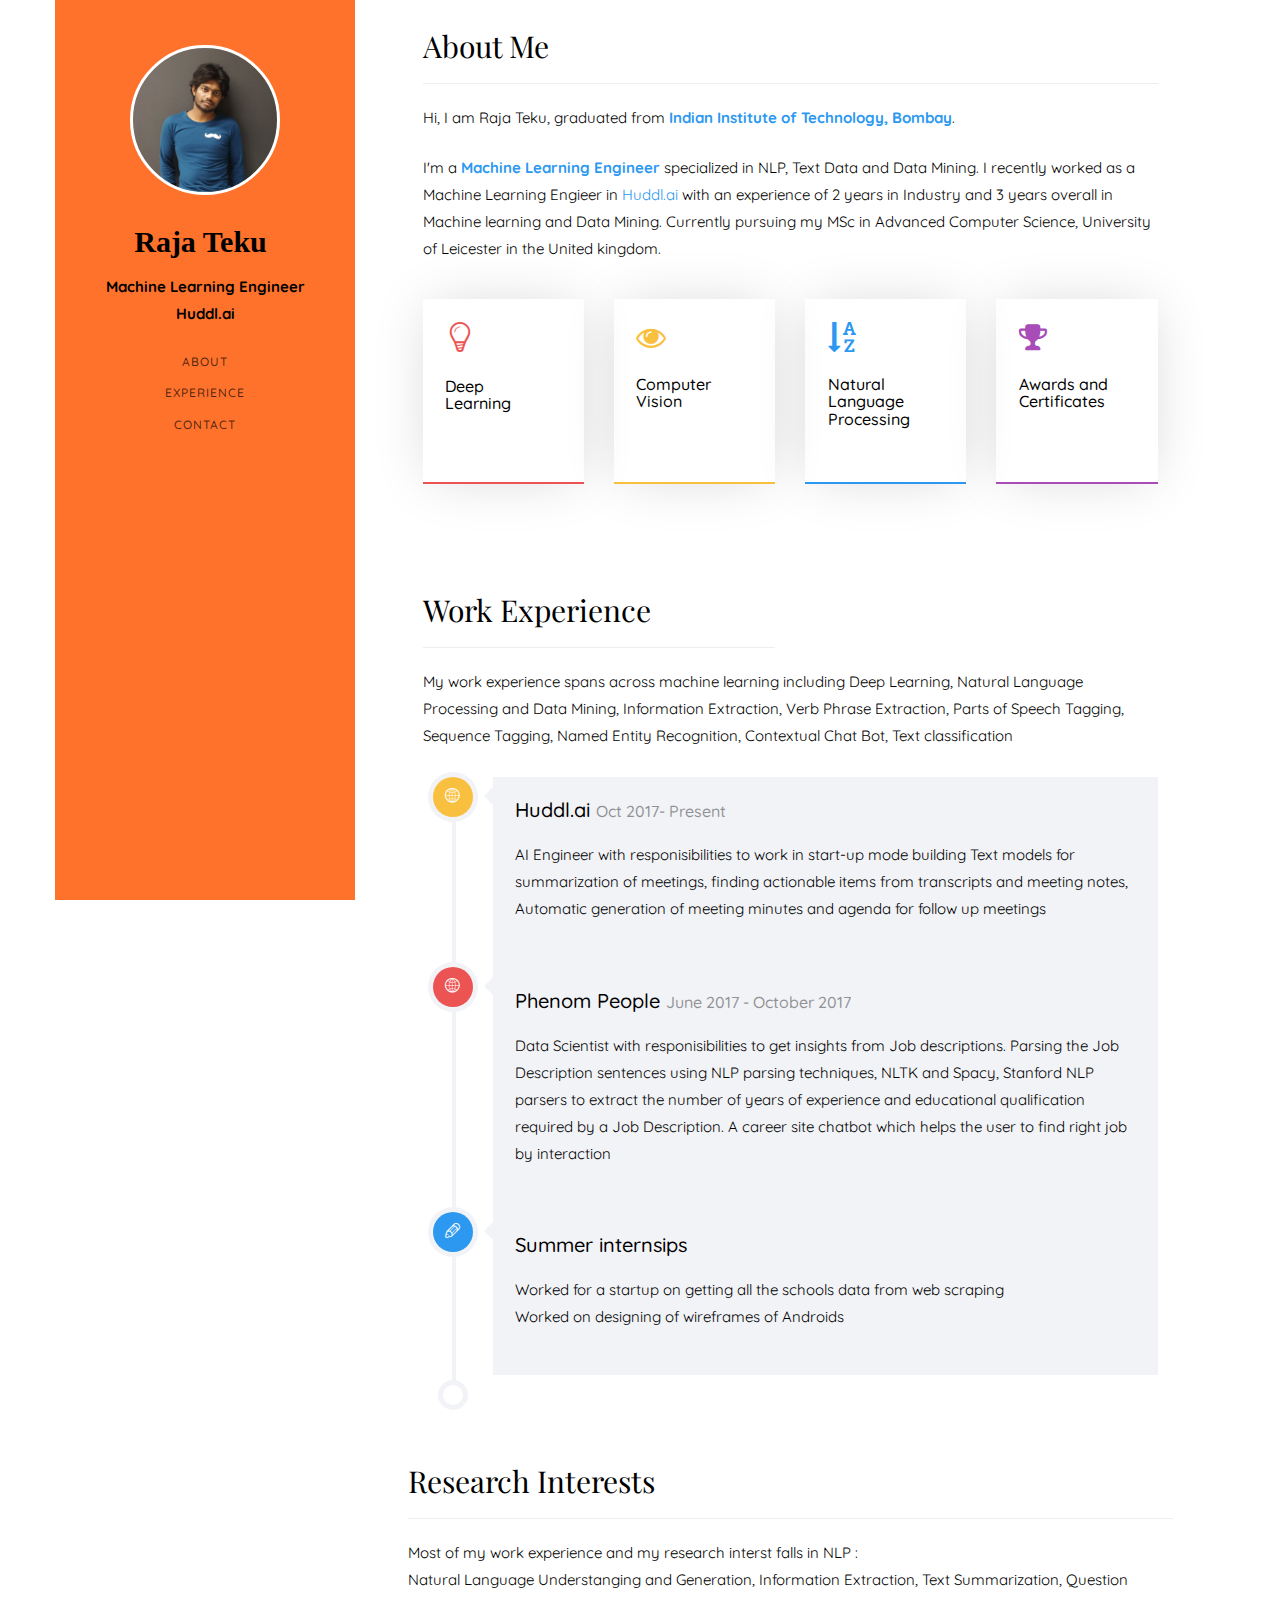
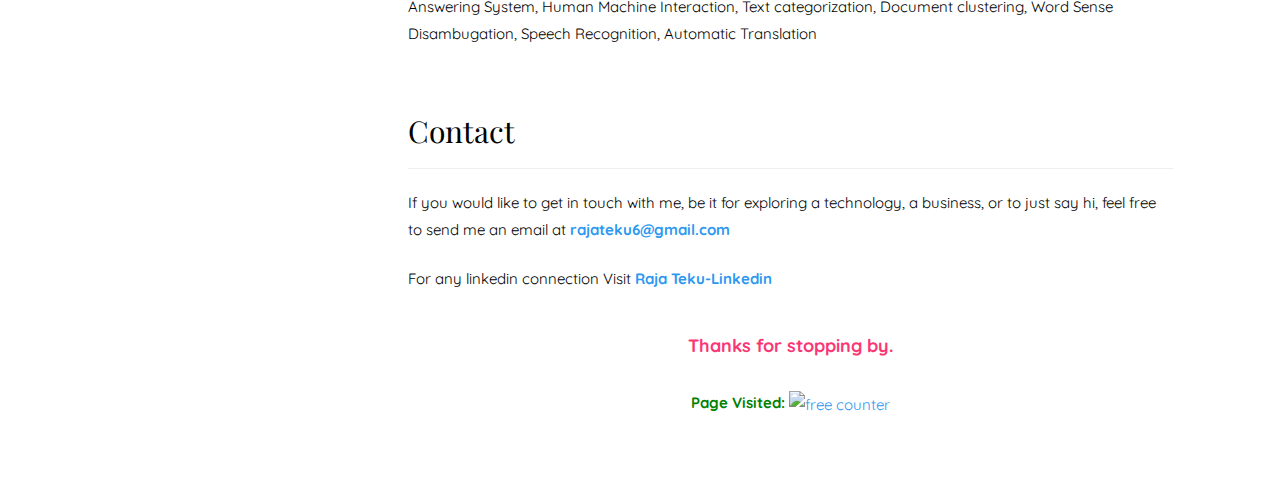
==== commit ee753845: "changed text" ====
--- a/index.html
+++ b/index.html
@@ -83,8 +83,8 @@
 								<div class="about-desc">
 								    <h2>About Me</h2>
                                     <hr>
-                                    <p> Hi, I am Raja Teku, graduated from <strong><a href="https://www.nitw.ac.in/">Indian Institute of Technology, Bombay</a></strong>.</p>
-									<p>I'm a <a href="https://github.com/rajateku"><strong>Machine Learning Engineer</strong></a> specialized in NLP, Text Data and Data Mining. Currently I am working as Machine Learning Engieer in <a href="https://www.huddl.ai/"> Huddl.ai  </a> with and experience of 2 years in Industry and 3 years overall in Machine learning and Data Mining</p>
+                                    <p> Hi, I am Raja Teku, graduated from <strong><a href="https://en.wikipedia.org/wiki/Indian_Institute_of_Technology_Bombay">Indian Institute of Technology, Bombay</a></strong>.</p>
+									<p>I'm a <a href="https://github.com/rajateku"><strong>Machine Learning Engineer</strong></a> specialized in NLP, Text Data and Data Mining. I recently worked as a Machine Learning Engieer in <a href="https://www.huddl.ai/"> Huddl.ai  </a> with an experience of 2 years in Industry and 3 years overall in Machine learning and Data Mining. Currently pursuing my MSc in Advanced Computer Science, University of Leicester in the United kingdom.</p>
 								</div>
 				        </div>
                     </div>
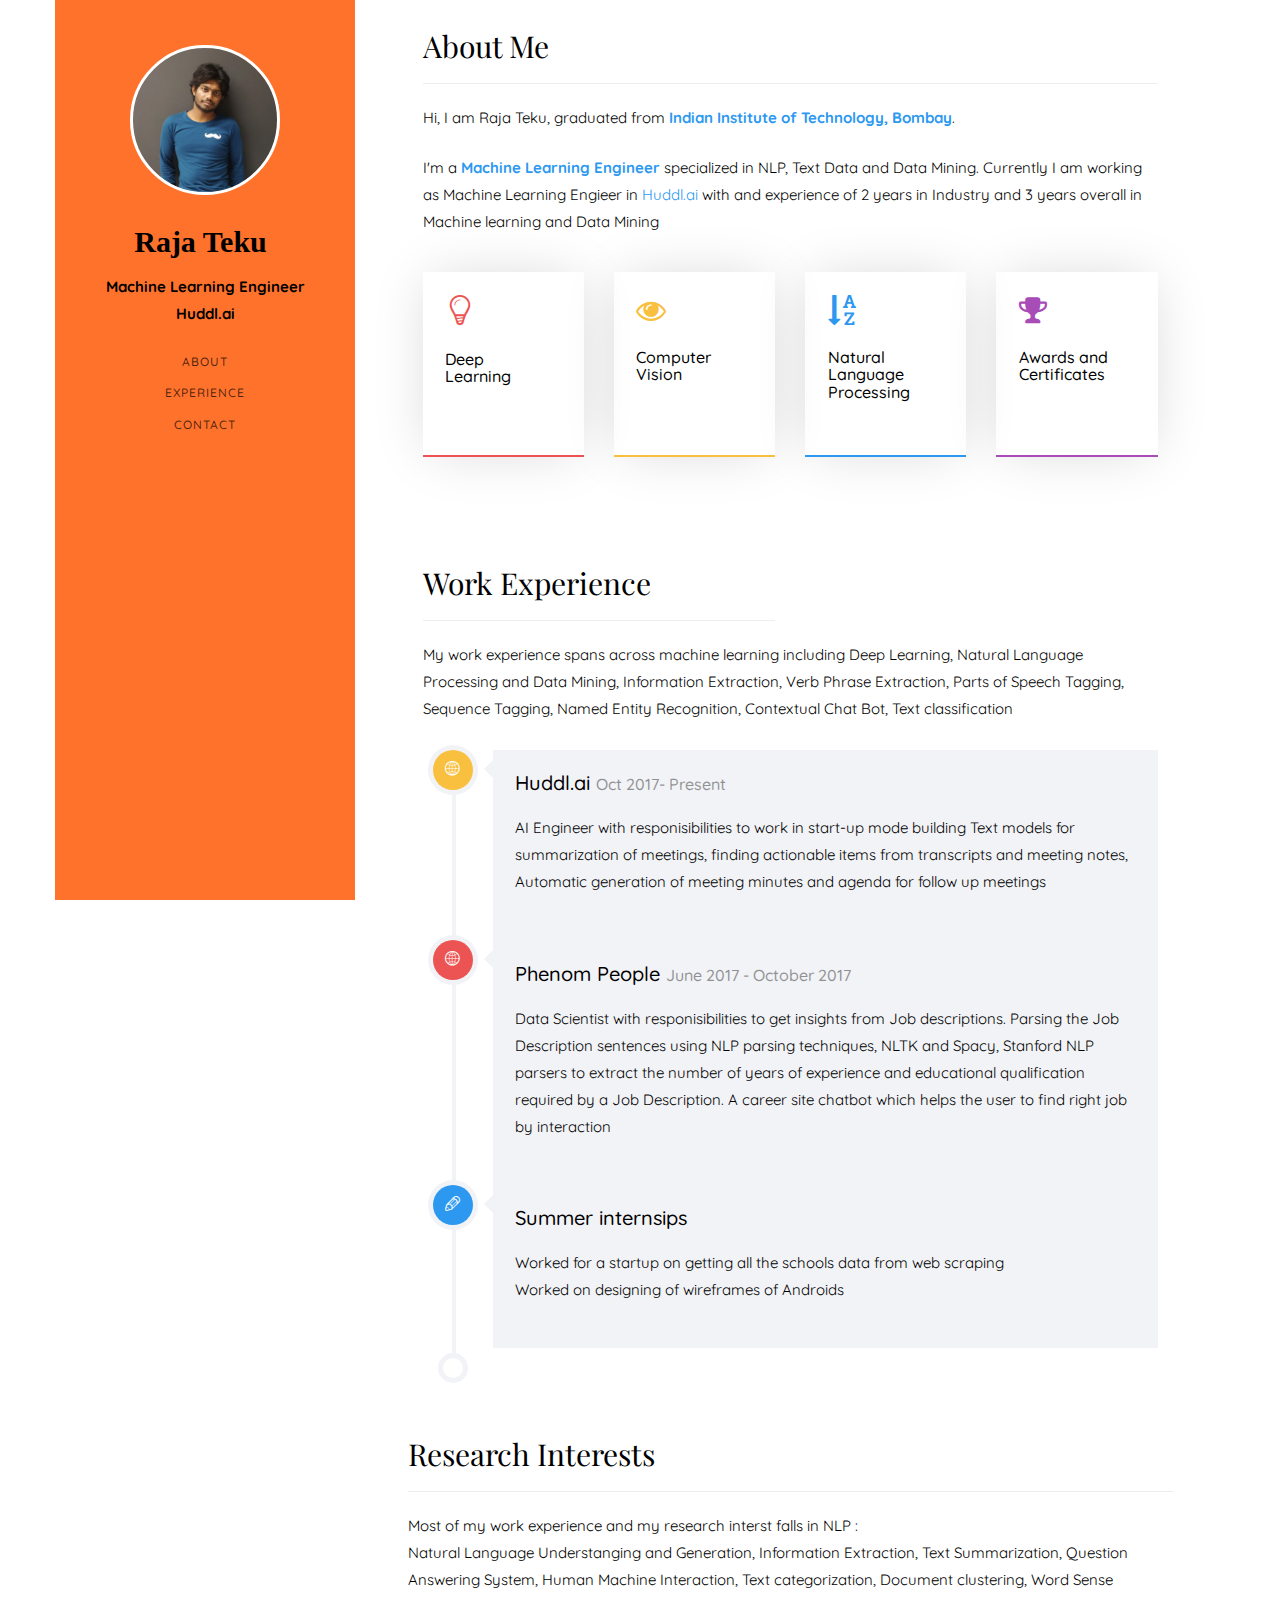
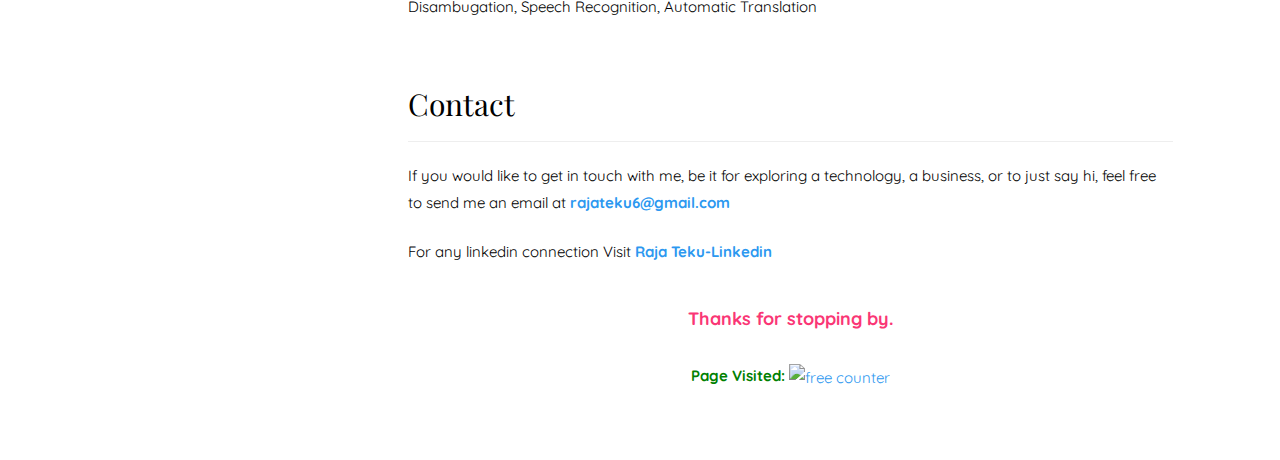
==== commit 128d3837: "changed text" ====
--- a/index.html
+++ b/index.html
@@ -84,7 +84,7 @@
 								    <h2>About Me</h2>
                                     <hr>
                                     <p> Hi, I am Raja Teku, graduated from <strong><a href="https://en.wikipedia.org/wiki/Indian_Institute_of_Technology_Bombay">Indian Institute of Technology, Bombay</a></strong>.</p>
-									<p>I'm a <a href="https://github.com/rajateku"><strong>Machine Learning Engineer</strong></a> specialized in NLP, Text Data and Data Mining. I recently worked as a Machine Learning Engieer in <a href="https://www.huddl.ai/"> Huddl.ai  </a> with an experience of 2 years in Industry and 3 years overall in Machine learning and Data Mining. Currently pursuing my MSc in Advanced Computer Science, University of Leicester in the United kingdom.</p>
+									<p>I'm a <a href="https://github.com/rajateku"><strong>Machine Learning Engineer</strong></a> specialized in NLP, Text Data and Data Mining. Currently I am working as Machine Learning Engieer in <a href="https://www.huddl.ai/"> Huddl.ai  </a> with and experience of 2 years in Industry and 3 years overall in Machine learning and Data Mining</p>
 								</div>
 				        </div>
                     </div>
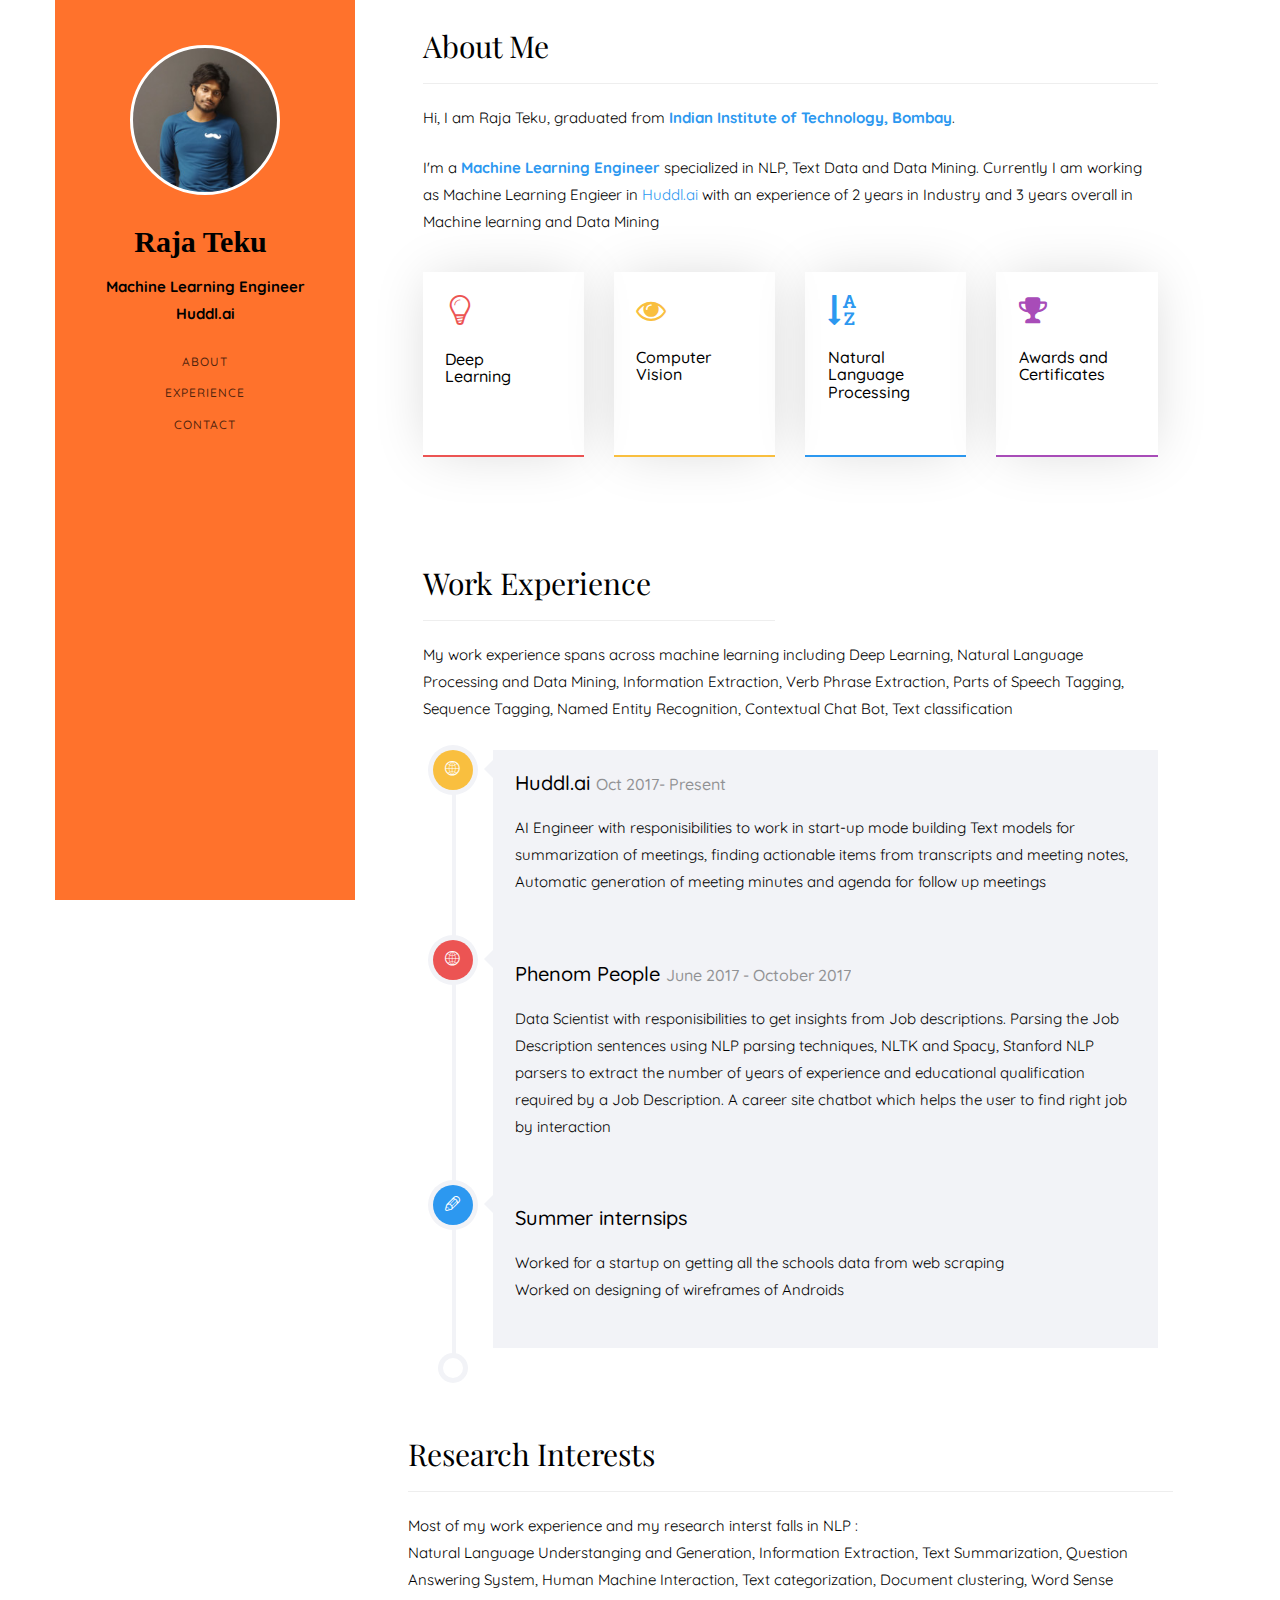
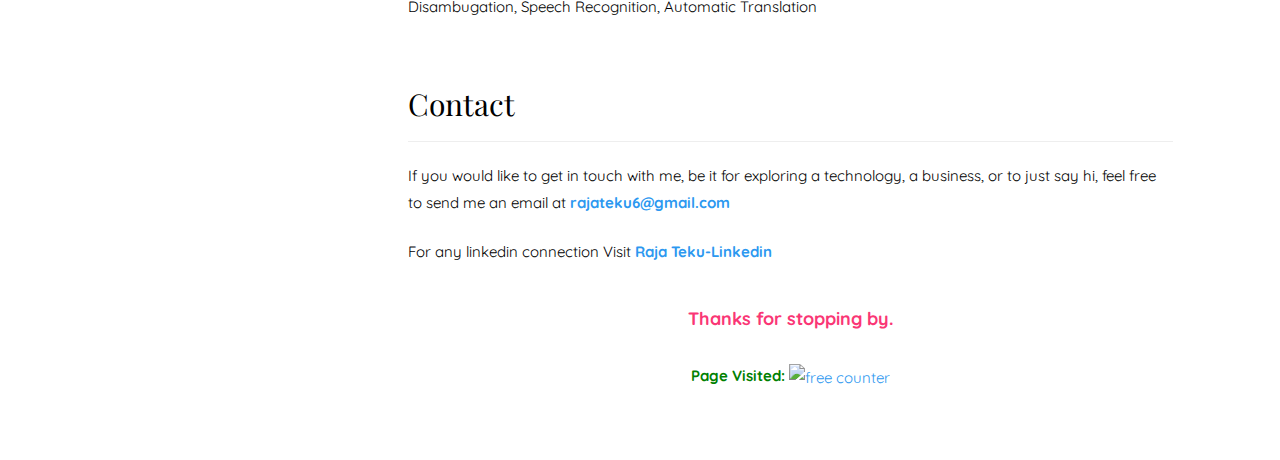
==== commit d626ec94: "try1" ====
--- a/index.html
+++ b/index.html
@@ -84,7 +84,7 @@
 								    <h2>About Me</h2>
                                     <hr>
                                     <p> Hi, I am Raja Teku, graduated from <strong><a href="https://en.wikipedia.org/wiki/Indian_Institute_of_Technology_Bombay">Indian Institute of Technology, Bombay</a></strong>.</p>
-									<p>I'm a <a href="https://github.com/rajateku"><strong>Machine Learning Engineer</strong></a> specialized in NLP, Text Data and Data Mining. Currently I am working as Machine Learning Engieer in <a href="https://www.huddl.ai/"> Huddl.ai  </a> with and experience of 2 years in Industry and 3 years overall in Machine learning and Data Mining</p>
+									<p>I'm a <a href="https://github.com/rajateku"><strong>Machine Learning Engineer</strong></a> specialized in NLP, Text Data and Data Mining. Currently I am working as Machine Learning Engieer in <a href="https://www.huddl.ai/"> Huddl.ai  </a> with an experience of 2 years in Industry and 3 years overall in Machine learning and Data Mining</p>
 								</div>
 				        </div>
                     </div>
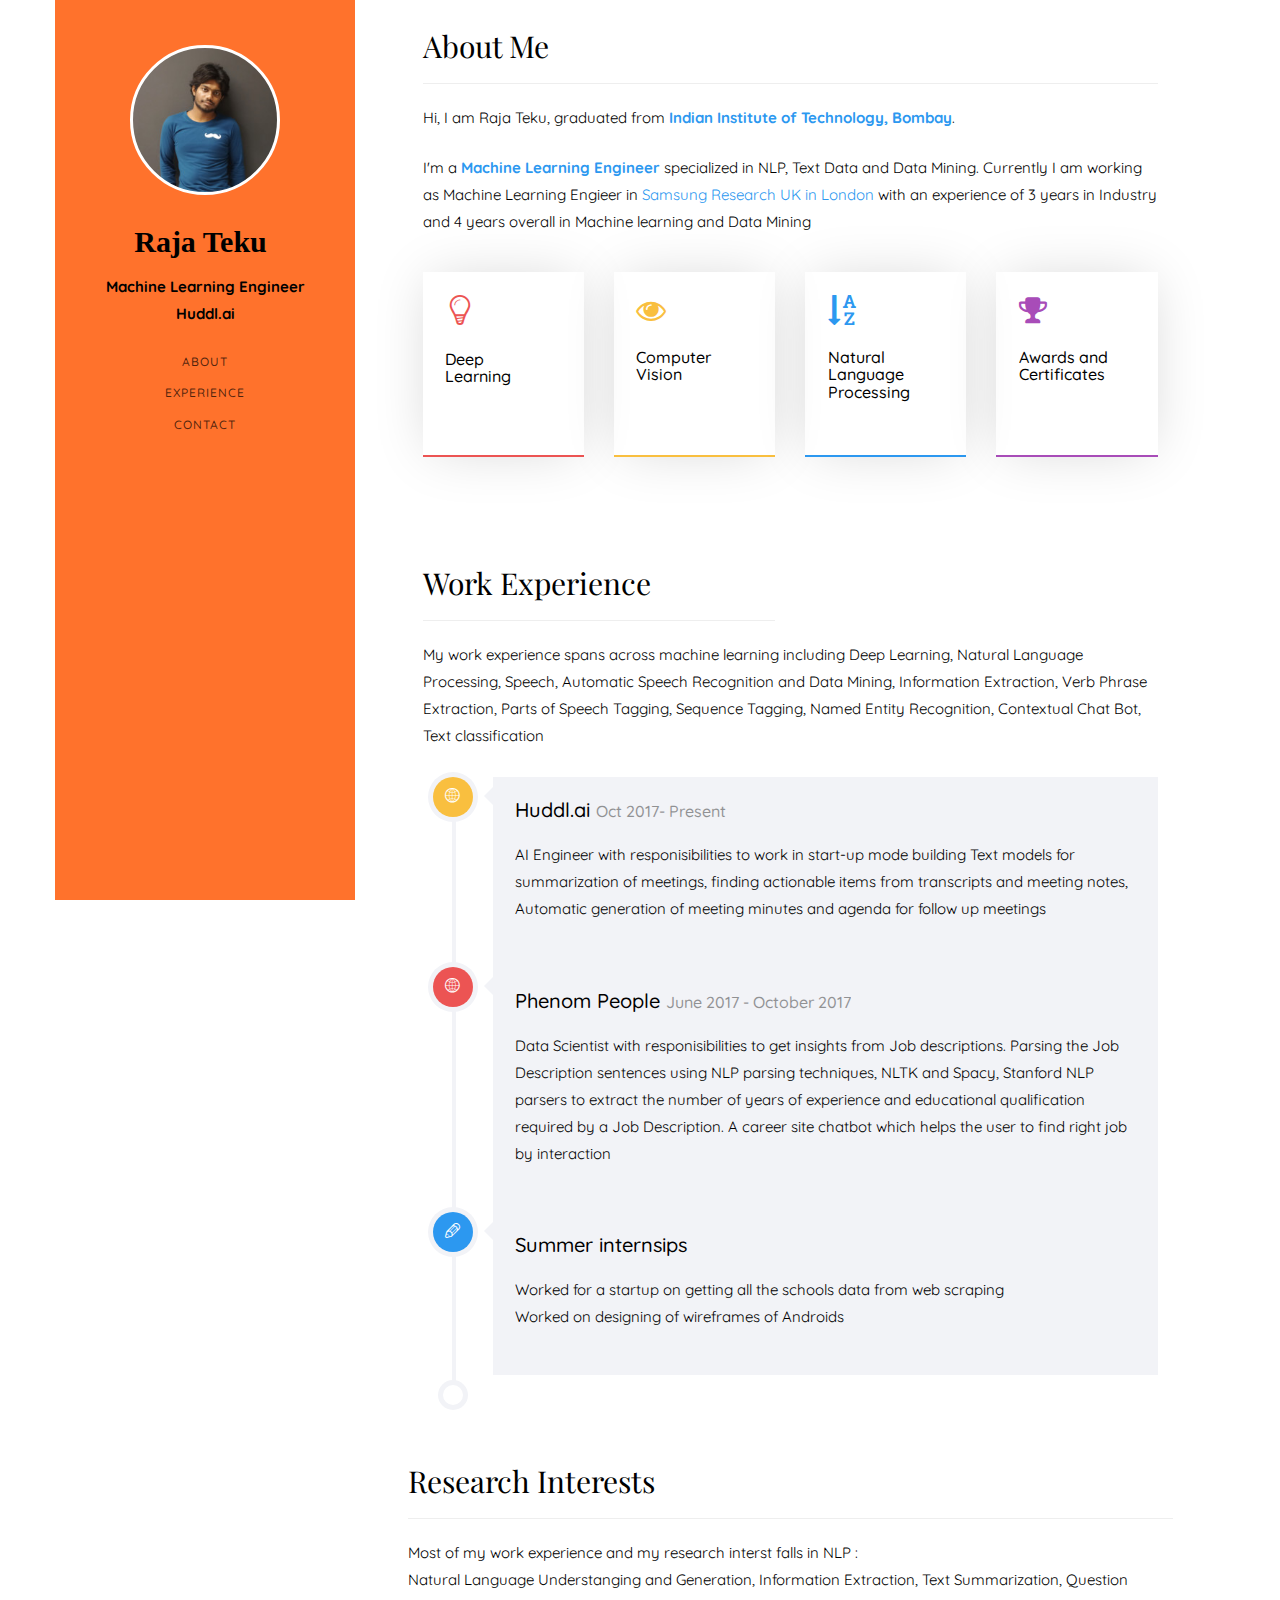
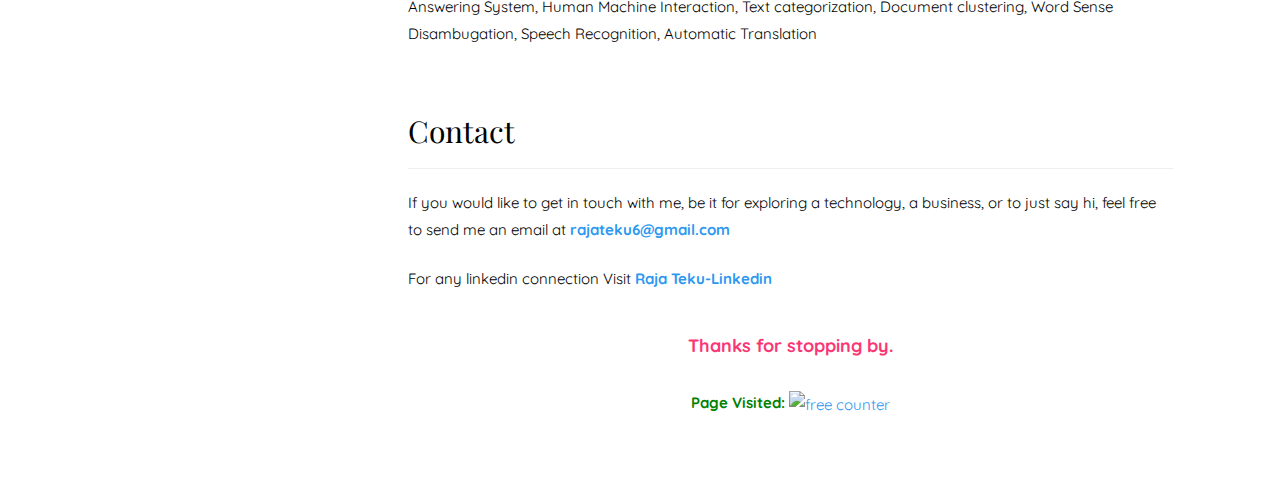
==== commit e476a6d5: "Update index.html" ====
--- a/index.html
+++ b/index.html
@@ -84,7 +84,7 @@
 								    <h2>About Me</h2>
                                     <hr>
                                     <p> Hi, I am Raja Teku, graduated from <strong><a href="https://en.wikipedia.org/wiki/Indian_Institute_of_Technology_Bombay">Indian Institute of Technology, Bombay</a></strong>.</p>
-									<p>I'm a <a href="https://github.com/rajateku"><strong>Machine Learning Engineer</strong></a> specialized in NLP, Text Data and Data Mining. Currently I am working as Machine Learning Engieer in <a href="https://www.huddl.ai/"> Huddl.ai  </a> with an experience of 2 years in Industry and 3 years overall in Machine learning and Data Mining</p>
+									<p>I'm a <a href="https://github.com/rajateku"><strong>Machine Learning Engineer</strong></a> specialized in NLP, Text Data and Data Mining. Currently I am working as Machine Learning Engieer in <a href="https://research.samsung.com/sruk/"> Samsung Research UK in London  </a> with an experience of 3 years in Industry and 4 years overall in Machine learning and Data Mining</p>
 								</div>
 				        </div>
                     </div>
@@ -138,7 +138,7 @@
             </div>
 
 
-			<p>My work experience spans across machine learning including Deep Learning, Natural Language Processing and Data Mining,
+			<p>My work experience spans across machine learning including Deep Learning, Natural Language Processing, Speech, Automatic Speech Recognition and Data Mining,
 				Information Extraction, Verb Phrase Extraction, Parts of Speech Tagging, Sequence Tagging, Named Entity Recognition, Contextual Chat Bot, Text classification </p>
 
             <div class="row">
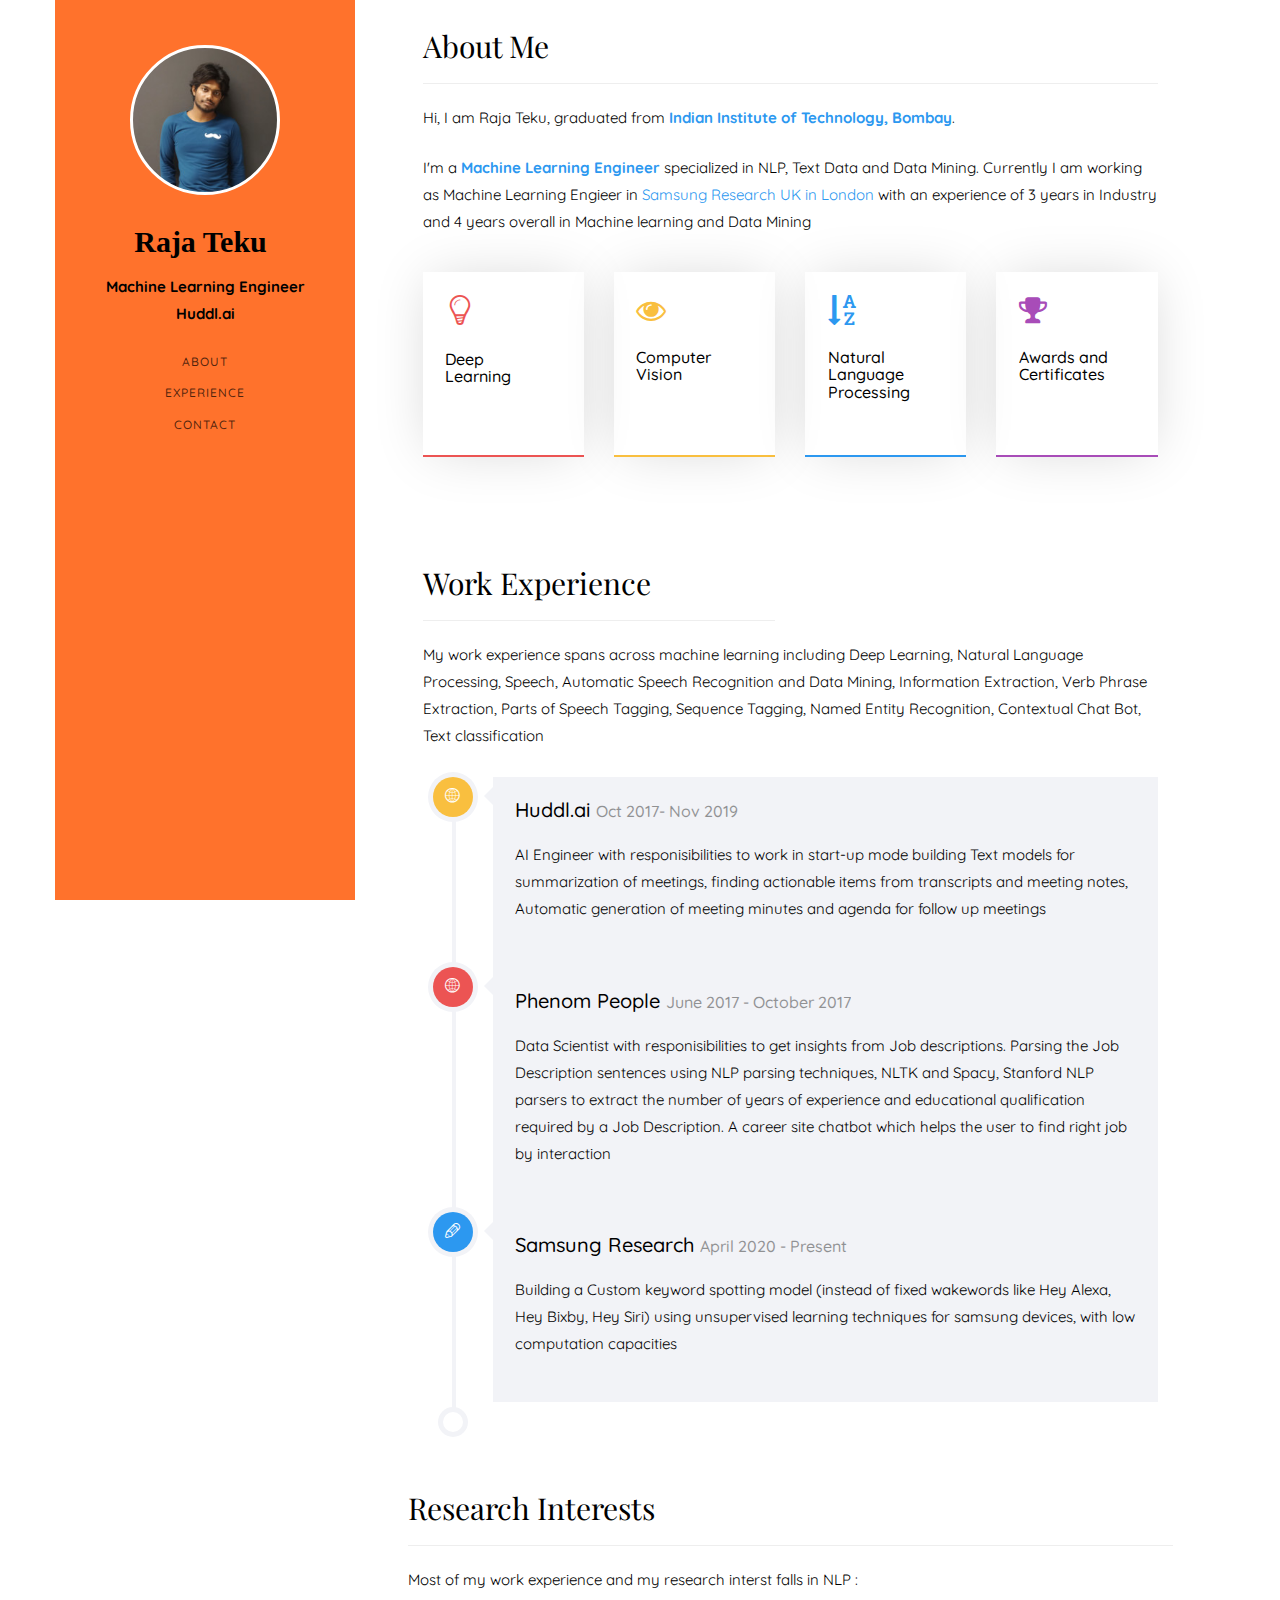
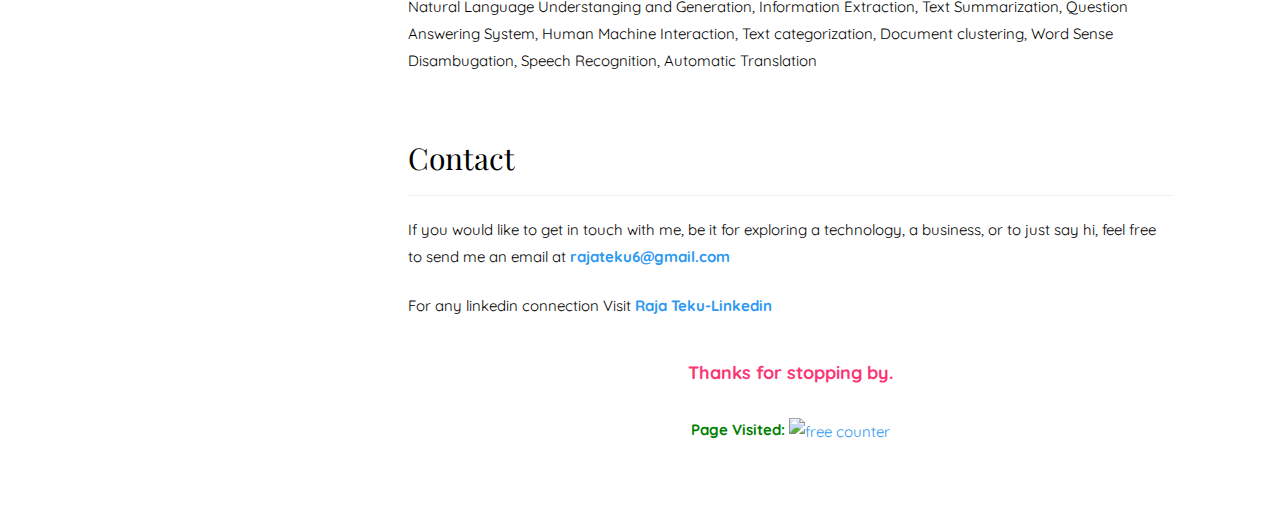
==== commit 48d0d046: "Update index.html" ====
--- a/index.html
+++ b/index.html
@@ -150,7 +150,7 @@
 					               <i class="icon-world"></i>
 					           </div>
                                <div class="timeline-label">
-					               <h2><a href="#">Huddl.ai</a> <span>Oct 2017- Present</span></h2>
+					               <h2><a href="#">Huddl.ai</a> <span>Oct 2017- Nov 2019</span></h2>
 					               <p>AI Engineer with responisibilities to work in start-up mode building Text models for summarization of meetings, finding actionable items from transcripts and meeting notes, Automatic generation of meeting minutes and agenda for follow up meetings</p>
 					           </div>
 					       </div>
@@ -168,8 +168,8 @@
 					               <i class="icon-pen2"></i>
 					           </div>
                                 <div class="timeline-label">
-					               <h2><a href="#">Summer internsips</a> </h2>
-					               <p>Worked for a startup on getting all the schools data from web scraping<br>Worked on designing of wireframes of Androids</p>
+					               <h2><a href="#">Samsung Research</a> <span>April 2020 - Present</span> </h2>
+					               <p>Building a Custom keyword spotting model (instead of fixed wakewords like Hey Alexa, Hey Bixby, Hey Siri) using unsupervised learning techniques for samsung devices, with low computation capacities </p>
 					           </div>
 					       </div>
 					   </article>
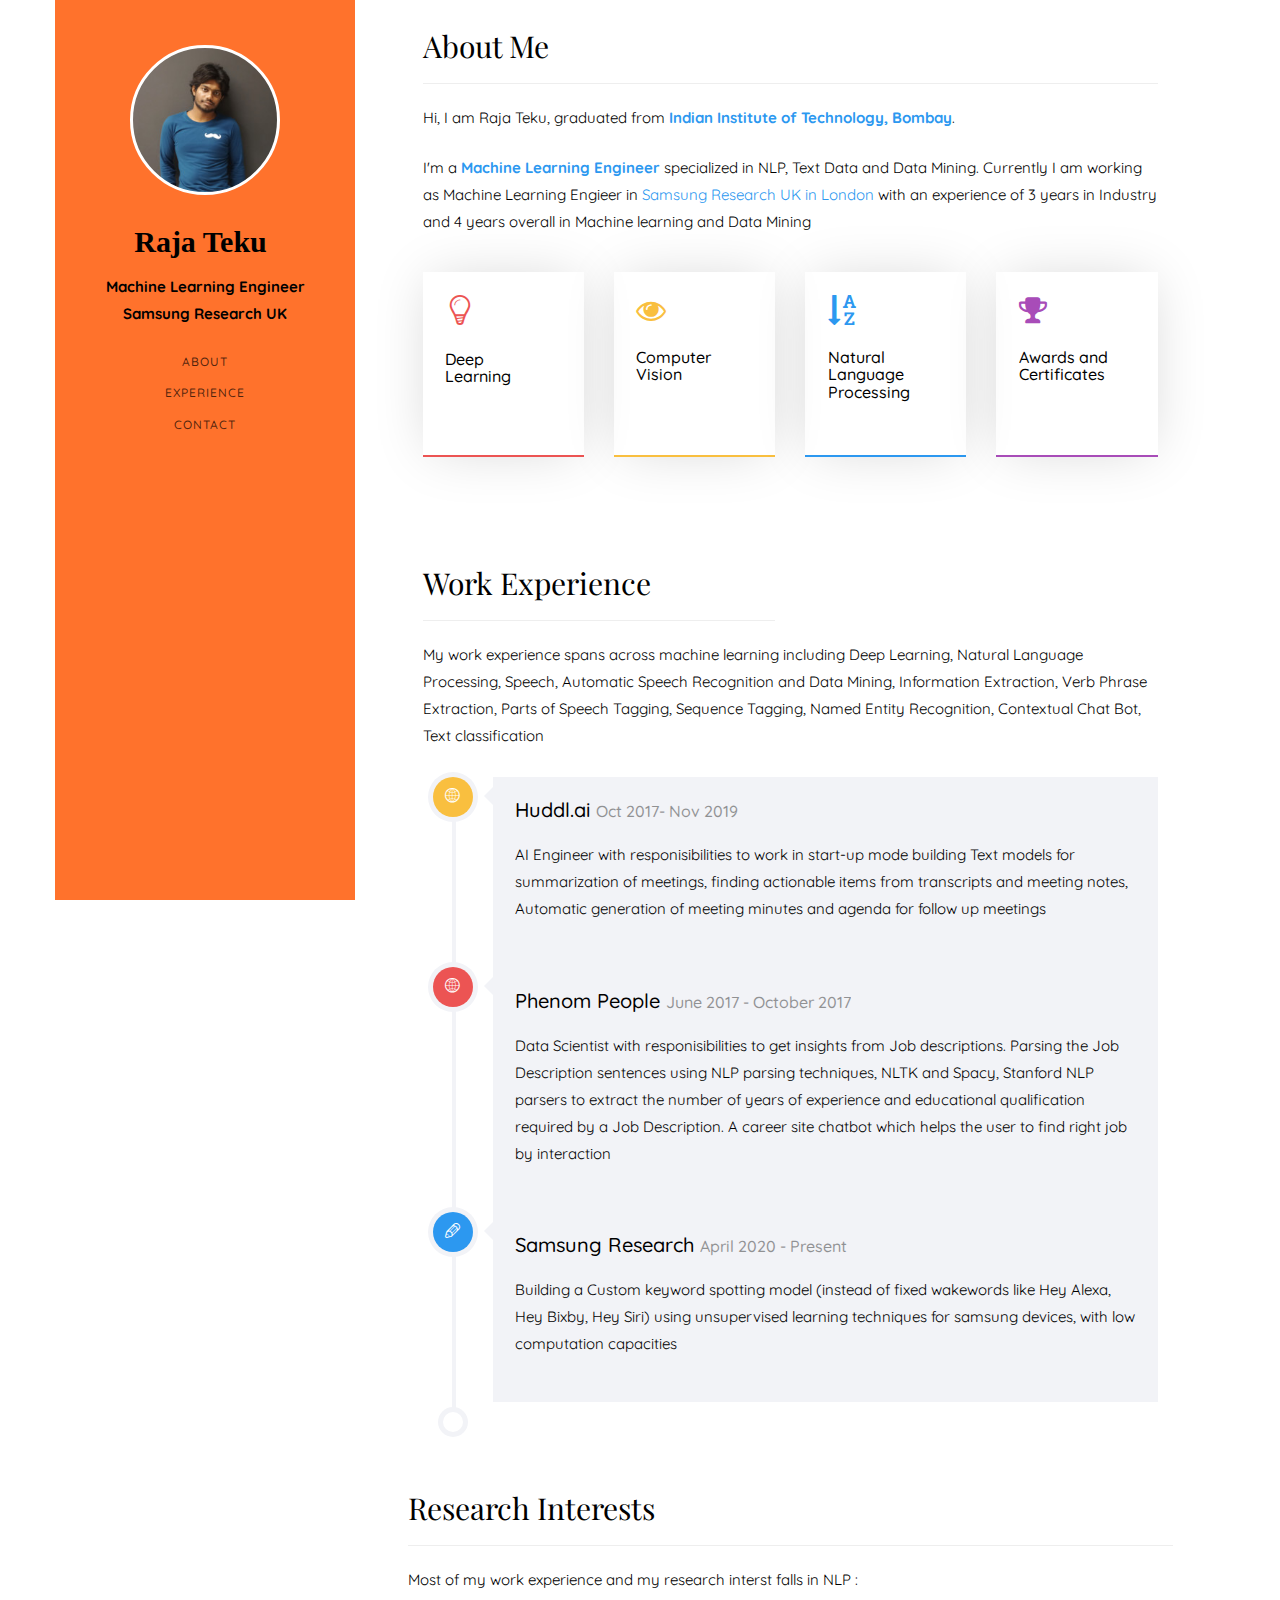
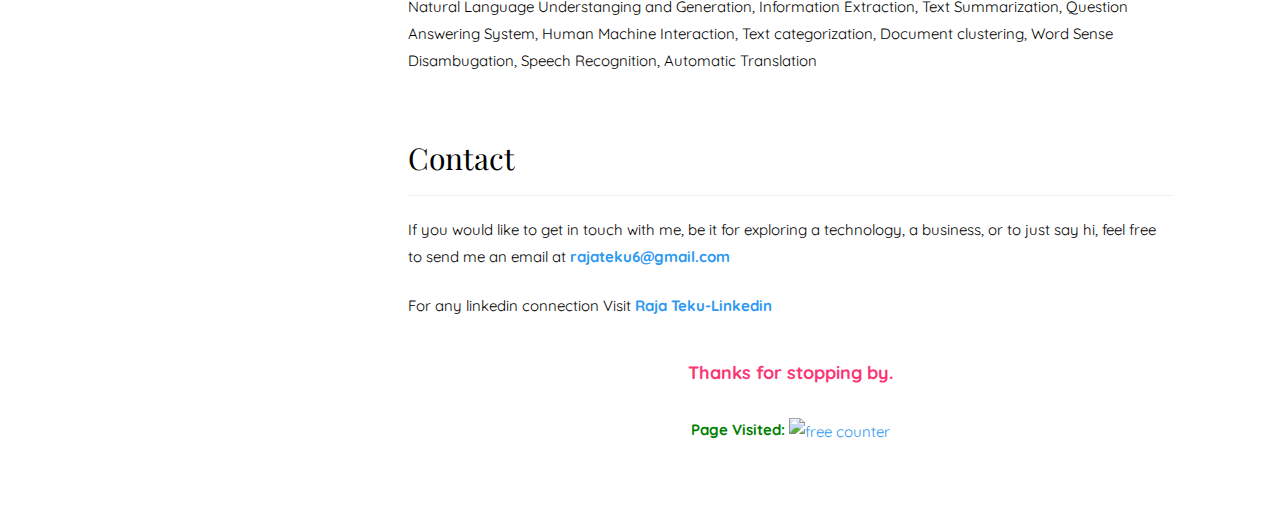
==== commit 63e9e20e: "Update index.html" ====
--- a/index.html
+++ b/index.html
@@ -57,7 +57,7 @@
 			<div class="text-center">
 				<div class="author-img" style="background-image: url(profile.jpeg);"></div>
 				<h1 id="colorlib-logo"><a href="https://rajateku.github.io">Raja Teku</a></h1>
-				<p><strong>Machine Learning Engineer<br> Huddl.ai </strong></p>
+				<p><strong>Machine Learning Engineer<br> Samsung Research UK </strong></p>
 			</div>
 			<nav id="colorlib-main-menu" role="navigation" class="navbar">
 				<div id="navbar" class="collapse">
